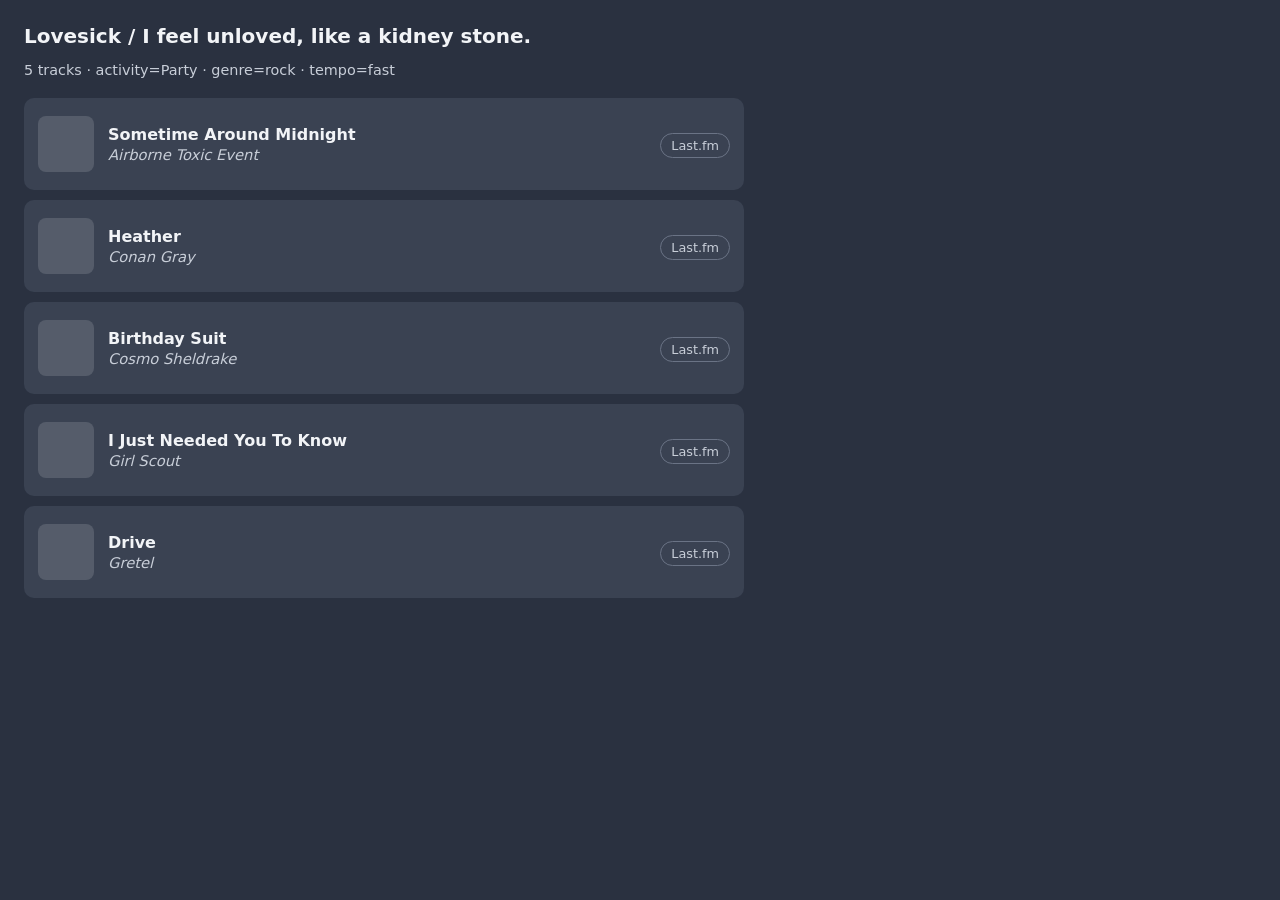
==== data/mood_playlist.html @ 8e5aa261 "Playlist gen" ====
<!DOCTYPE html>
<html lang="en">
<head>
  <meta charset="utf-8" />
  <title>Mood Playlist</title>
  <style>
    :root {
      --bg: #2a3140;
      --card: #3a4252;
      --text: #f2f4f7;
      --muted: #c8ced8;
    }
    body {
      margin: 0;
      font-family: system-ui, sans-serif;
      background: var(--bg);
      color: var(--text);
      padding: 24px;
    }
    h1 { font-size: 1.25rem; font-weight: 600; margin: 0 0 8px; }
    .meta { color: var(--muted); margin-bottom: 20px; font-size: 0.9rem; }
    .list { display: flex; flex-direction: column; gap: 10px; max-width: 720px; }
    .track {
      display: grid;
      grid-template-columns: 56px 1fr auto;
      gap: 14px;
      align-items: center;
      background: var(--card);
      border-radius: 10px;
      padding: 10px 14px;
      min-height: 72px;
    }
    .art {
      width: 56px; height: 56px;
      border-radius: 8px;
      background: #555c6a;
    }
    .info { min-width: 0; }
    .title {
      font-weight: 700;
      font-size: 1rem;
      white-space: nowrap;
      overflow: hidden;
      text-overflow: ellipsis;
    }
    .artist {
      font-style: italic;
      color: var(--muted);
      font-size: 0.92rem;
      margin-top: 2px;
    }
    .actions a {
      color: var(--muted);
      text-decoration: none;
      font-size: 0.8rem;
      border: 1px solid #6a7385;
      border-radius: 999px;
      padding: 4px 10px;
    }
    .actions a:hover { color: #fff; border-color: #fff; }
  </style>
</head>
<body>
  <h1>Lovesick / I feel unloved, like a kidney stone.</h1>
  <p class="meta">5 tracks · activity=Party · genre=rock · tempo=fast</p>
  <div class="list">
    
<article class="track">
  <div class="art" aria-hidden="true"></div>
  <div class="info">
    <div class="title">Sometime Around Midnight</div>
    <div class="artist">Airborne Toxic Event</div>
  </div>
  <div class="actions">
    <a href="https://www.last.fm/music/Airborne+Toxic+Event/_/Sometime+Around+Midnight" target="_blank" rel="noopener">Last.fm</a>
  </div>
</article>

<article class="track">
  <div class="art" aria-hidden="true"></div>
  <div class="info">
    <div class="title">Heather</div>
    <div class="artist">Conan Gray</div>
  </div>
  <div class="actions">
    <a href="https://www.last.fm/music/Conan+Gray/_/Heather" target="_blank" rel="noopener">Last.fm</a>
  </div>
</article>

<article class="track">
  <div class="art" aria-hidden="true"></div>
  <div class="info">
    <div class="title">Birthday Suit</div>
    <div class="artist">Cosmo Sheldrake</div>
  </div>
  <div class="actions">
    <a href="https://www.last.fm/music/Cosmo+Sheldrake/_/Birthday+Suit" target="_blank" rel="noopener">Last.fm</a>
  </div>
</article>

<article class="track">
  <div class="art" aria-hidden="true"></div>
  <div class="info">
    <div class="title">I Just Needed You To Know</div>
    <div class="artist">Girl Scout</div>
  </div>
  <div class="actions">
    <a href="https://www.last.fm/music/Girl+Scout/_/I+Just+Needed+You+To+Know" target="_blank" rel="noopener">Last.fm</a>
  </div>
</article>

<article class="track">
  <div class="art" aria-hidden="true"></div>
  <div class="info">
    <div class="title">Drive</div>
    <div class="artist">Gretel</div>
  </div>
  <div class="actions">
    <a href="https://www.last.fm/music/Gretel/_/Drive" target="_blank" rel="noopener">Last.fm</a>
  </div>
</article>
  </div>
</body>
</html>
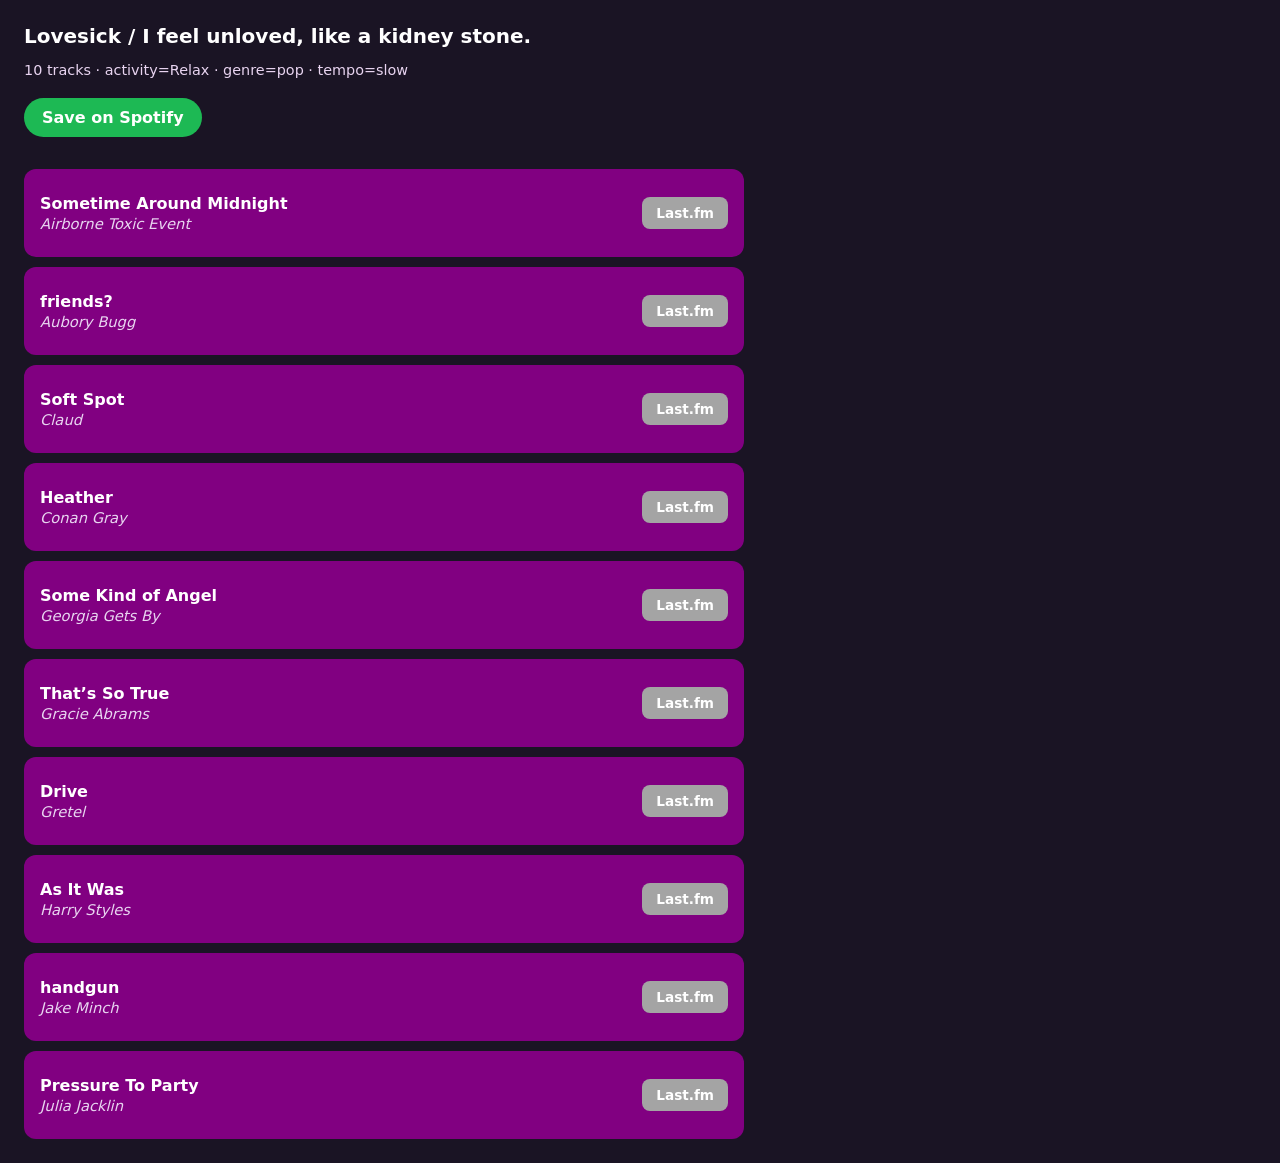
==== commit 8df55423: "Spotify playlists" ====
--- a/data/mood_playlist.html
+++ b/data/mood_playlist.html
@@ -5,10 +5,11 @@
   <title>Mood Playlist</title>
   <style>
     :root {
-      --bg: #2a3140;
-      --card: #3a4252;
-      --text: #f2f4f7;
-      --muted: #c8ced8;
+      --bg: #1a1424;
+      --card: #810081;
+      --text: #ffffff;
+      --muted: #e8d4f0;
+      --btn: #a4a4a4;
     }
     body {
       margin: 0;
@@ -22,23 +23,19 @@
     .list { display: flex; flex-direction: column; gap: 10px; max-width: 720px; }
     .track {
       display: grid;
-      grid-template-columns: 56px 1fr auto;
+      grid-template-columns: 1fr auto;
       gap: 14px;
       align-items: center;
       background: var(--card);
-      border-radius: 10px;
-      padding: 10px 14px;
-      min-height: 72px;
-    }
-    .art {
-      width: 56px; height: 56px;
-      border-radius: 8px;
-      background: #555c6a;
+      border-radius: 12px;
+      padding: 12px 16px;
+      min-height: 64px;
     }
     .info { min-width: 0; }
     .title {
       font-weight: 700;
       font-size: 1rem;
+      color: var(--text);
       white-space: nowrap;
       overflow: hidden;
       text-overflow: ellipsis;
@@ -50,75 +47,139 @@
       margin-top: 2px;
     }
     .actions a {
-      color: var(--muted);
+      display: inline-block;
+      color: #fff;
+      background: var(--btn);
       text-decoration: none;
-      font-size: 0.8rem;
-      border: 1px solid #6a7385;
+      font-size: 0.85rem;
+      font-weight: 600;
+      border: none;
+      border-radius: 8px;
+      padding: 8px 14px;
+      white-space: nowrap;
+    }
+    .actions a:hover {
+      background: #c0c0c0;
+      color: #111;
+    }
+    .spotify-save {
+      display: inline-block;
+      background: #1db954;
+      color: #fff;
+      font-weight: 700;
+      text-decoration: none;
       border-radius: 999px;
-      padding: 4px 10px;
+      padding: 10px 18px;
+      margin-bottom: 16px;
     }
-    .actions a:hover { color: #fff; border-color: #fff; }
+    .spotify-save:hover { background: #1ed760; }
   </style>
 </head>
 <body>
   <h1>Lovesick / I feel unloved, like a kidney stone.</h1>
-  <p class="meta">5 tracks · activity=Party · genre=rock · tempo=fast</p>
+  <p class="meta">10 tracks · activity=Relax · genre=pop · tempo=slow</p>
+  <p><a class="spotify-save" href="/save">Save on Spotify</a></p>
   <div class="list">
     
-<article class="track">
-  <div class="art" aria-hidden="true"></div>
-  <div class="info">
-    <div class="title">Sometime Around Midnight</div>
-    <div class="artist">Airborne Toxic Event</div>
-  </div>
-  <div class="actions">
-    <a href="https://www.last.fm/music/Airborne+Toxic+Event/_/Sometime+Around+Midnight" target="_blank" rel="noopener">Last.fm</a>
-  </div>
-</article>
+                <article class="track">
+                <div class="info">
+                    <div class="title">Sometime Around Midnight</div>
+                    <div class="artist">Airborne Toxic Event</div>
+                </div>
+                <div class="actions">
+                    <a href="https://www.last.fm/music/Airborne+Toxic+Event/_/Sometime+Around+Midnight" target="_blank" rel="noopener">Last.fm</a>
+                </div>
+                </article>
 
-<article class="track">
-  <div class="art" aria-hidden="true"></div>
-  <div class="info">
-    <div class="title">Heather</div>
-    <div class="artist">Conan Gray</div>
-  </div>
-  <div class="actions">
-    <a href="https://www.last.fm/music/Conan+Gray/_/Heather" target="_blank" rel="noopener">Last.fm</a>
-  </div>
-</article>
+                <article class="track">
+                <div class="info">
+                    <div class="title">friends?</div>
+                    <div class="artist">Aubory Bugg</div>
+                </div>
+                <div class="actions">
+                    <a href="https://www.last.fm/music/Aubory+Bugg/_/friends%3F" target="_blank" rel="noopener">Last.fm</a>
+                </div>
+                </article>
 
-<article class="track">
-  <div class="art" aria-hidden="true"></div>
-  <div class="info">
-    <div class="title">Birthday Suit</div>
-    <div class="artist">Cosmo Sheldrake</div>
-  </div>
-  <div class="actions">
-    <a href="https://www.last.fm/music/Cosmo+Sheldrake/_/Birthday+Suit" target="_blank" rel="noopener">Last.fm</a>
-  </div>
-</article>
+                <article class="track">
+                <div class="info">
+                    <div class="title">Soft Spot</div>
+                    <div class="artist">Claud</div>
+                </div>
+                <div class="actions">
+                    <a href="https://www.last.fm/music/Claud/_/Soft+Spot" target="_blank" rel="noopener">Last.fm</a>
+                </div>
+                </article>
 
-<article class="track">
-  <div class="art" aria-hidden="true"></div>
-  <div class="info">
-    <div class="title">I Just Needed You To Know</div>
-    <div class="artist">Girl Scout</div>
-  </div>
-  <div class="actions">
-    <a href="https://www.last.fm/music/Girl+Scout/_/I+Just+Needed+You+To+Know" target="_blank" rel="noopener">Last.fm</a>
-  </div>
-</article>
+                <article class="track">
+                <div class="info">
+                    <div class="title">Heather</div>
+                    <div class="artist">Conan Gray</div>
+                </div>
+                <div class="actions">
+                    <a href="https://www.last.fm/music/Conan+Gray/_/Heather" target="_blank" rel="noopener">Last.fm</a>
+                </div>
+                </article>
 
-<article class="track">
-  <div class="art" aria-hidden="true"></div>
-  <div class="info">
-    <div class="title">Drive</div>
-    <div class="artist">Gretel</div>
-  </div>
-  <div class="actions">
-    <a href="https://www.last.fm/music/Gretel/_/Drive" target="_blank" rel="noopener">Last.fm</a>
-  </div>
-</article>
+                <article class="track">
+                <div class="info">
+                    <div class="title">Some Kind of Angel</div>
+                    <div class="artist">Georgia Gets By</div>
+                </div>
+                <div class="actions">
+                    <a href="https://www.last.fm/music/Georgia+Gets+By/_/Some+Kind+of+Angel" target="_blank" rel="noopener">Last.fm</a>
+                </div>
+                </article>
+
+                <article class="track">
+                <div class="info">
+                    <div class="title">That’s So True</div>
+                    <div class="artist">Gracie Abrams</div>
+                </div>
+                <div class="actions">
+                    <a href="https://www.last.fm/music/Gracie+Abrams/_/That%E2%80%99s+So+True" target="_blank" rel="noopener">Last.fm</a>
+                </div>
+                </article>
+
+                <article class="track">
+                <div class="info">
+                    <div class="title">Drive</div>
+                    <div class="artist">Gretel</div>
+                </div>
+                <div class="actions">
+                    <a href="https://www.last.fm/music/Gretel/_/Drive" target="_blank" rel="noopener">Last.fm</a>
+                </div>
+                </article>
+
+                <article class="track">
+                <div class="info">
+                    <div class="title">As It Was</div>
+                    <div class="artist">Harry Styles</div>
+                </div>
+                <div class="actions">
+                    <a href="https://www.last.fm/music/Harry+Styles/_/As+It+Was" target="_blank" rel="noopener">Last.fm</a>
+                </div>
+                </article>
+
+                <article class="track">
+                <div class="info">
+                    <div class="title">handgun</div>
+                    <div class="artist">Jake Minch</div>
+                </div>
+                <div class="actions">
+                    <a href="https://www.last.fm/music/Jake+Minch/_/handgun" target="_blank" rel="noopener">Last.fm</a>
+                </div>
+                </article>
+
+                <article class="track">
+                <div class="info">
+                    <div class="title">Pressure To Party</div>
+                    <div class="artist">Julia Jacklin</div>
+                </div>
+                <div class="actions">
+                    <a href="https://www.last.fm/music/Julia+Jacklin/_/Pressure+To+Party" target="_blank" rel="noopener">Last.fm</a>
+                </div>
+                </article>
   </div>
 </body>
-</html>+</html>
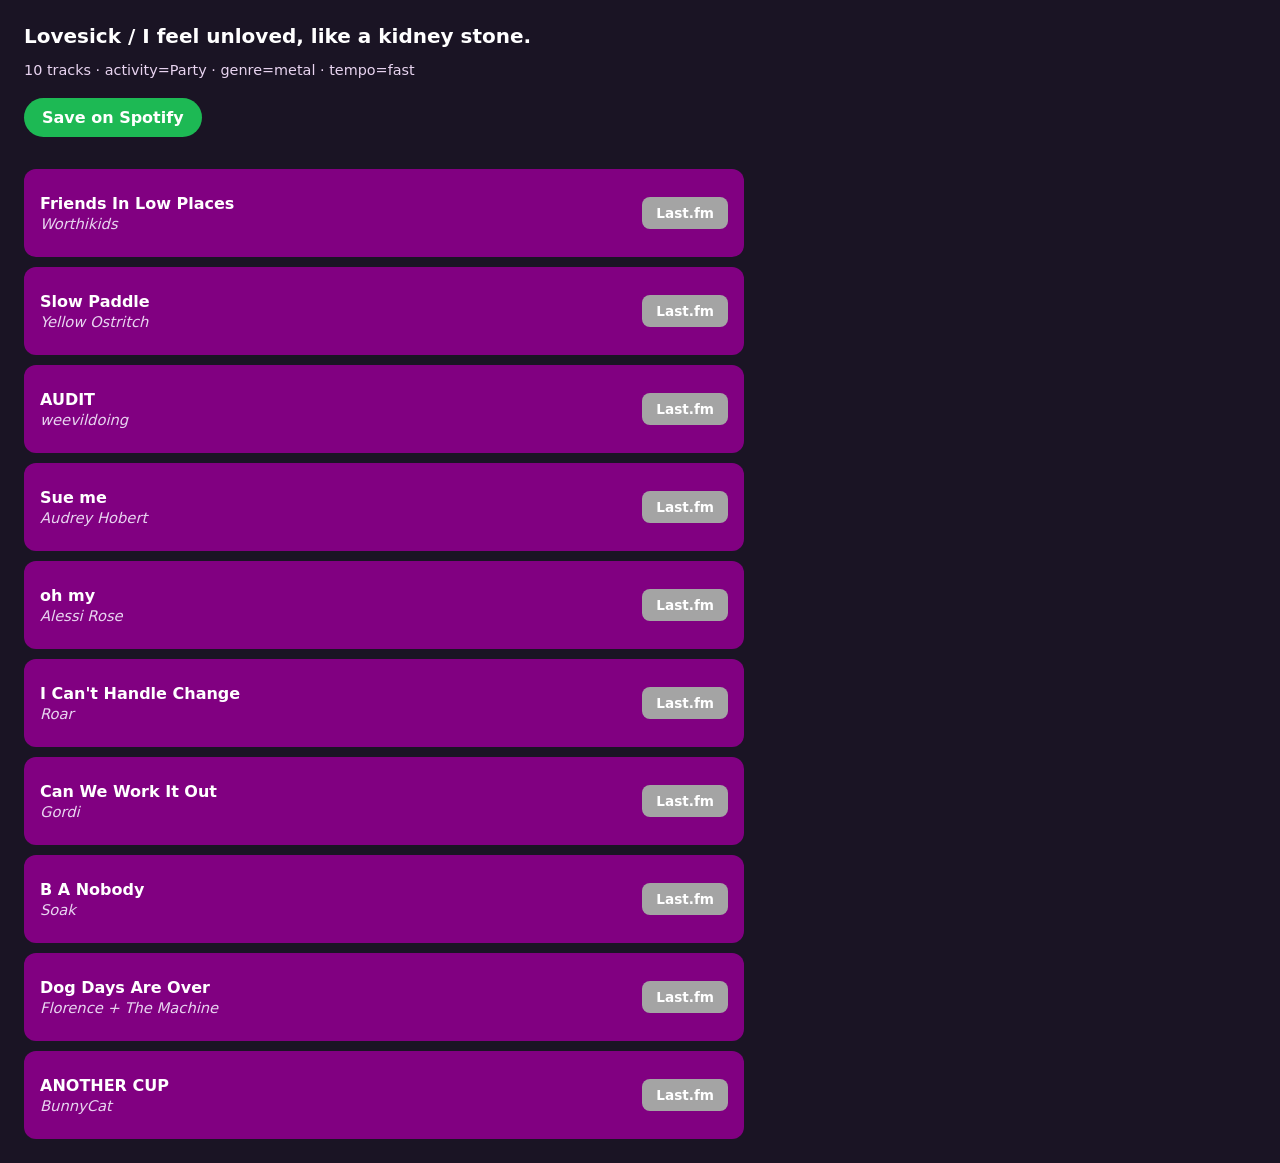
==== commit d9a487b1: "New changes" ====
--- a/data/mood_playlist.html
+++ b/data/mood_playlist.html
@@ -77,107 +77,107 @@
 </head>
 <body>
   <h1>Lovesick / I feel unloved, like a kidney stone.</h1>
-  <p class="meta">10 tracks · activity=Relax · genre=pop · tempo=slow</p>
+  <p class="meta">10 tracks · activity=Party · genre=metal · tempo=fast</p>
   <p><a class="spotify-save" href="/save">Save on Spotify</a></p>
   <div class="list">
     
                 <article class="track">
                 <div class="info">
-                    <div class="title">Sometime Around Midnight</div>
-                    <div class="artist">Airborne Toxic Event</div>
+                    <div class="title">Friends In Low Places</div>
+                    <div class="artist">Worthikids</div>
                 </div>
                 <div class="actions">
-                    <a href="https://www.last.fm/music/Airborne+Toxic+Event/_/Sometime+Around+Midnight" target="_blank" rel="noopener">Last.fm</a>
+                    <a href="https://www.last.fm/music/Worthikids/_/Friends+In+Low+Places" target="_blank" rel="noopener">Last.fm</a>
                 </div>
                 </article>
 
                 <article class="track">
                 <div class="info">
-                    <div class="title">friends?</div>
-                    <div class="artist">Aubory Bugg</div>
+                    <div class="title">Slow Paddle</div>
+                    <div class="artist">Yellow Ostritch</div>
                 </div>
                 <div class="actions">
-                    <a href="https://www.last.fm/music/Aubory+Bugg/_/friends%3F" target="_blank" rel="noopener">Last.fm</a>
+                    <a href="https://www.last.fm/music/Yellow+Ostritch/_/Slow+Paddle" target="_blank" rel="noopener">Last.fm</a>
                 </div>
                 </article>
 
                 <article class="track">
                 <div class="info">
-                    <div class="title">Soft Spot</div>
-                    <div class="artist">Claud</div>
+                    <div class="title">AUDIT</div>
+                    <div class="artist">weevildoing</div>
                 </div>
                 <div class="actions">
-                    <a href="https://www.last.fm/music/Claud/_/Soft+Spot" target="_blank" rel="noopener">Last.fm</a>
+                    <a href="https://www.last.fm/music/weevildoing/_/AUDIT" target="_blank" rel="noopener">Last.fm</a>
                 </div>
                 </article>
 
                 <article class="track">
                 <div class="info">
-                    <div class="title">Heather</div>
-                    <div class="artist">Conan Gray</div>
+                    <div class="title">Sue me</div>
+                    <div class="artist">Audrey Hobert</div>
                 </div>
                 <div class="actions">
-                    <a href="https://www.last.fm/music/Conan+Gray/_/Heather" target="_blank" rel="noopener">Last.fm</a>
+                    <a href="https://www.last.fm/music/Audrey+Hobert/_/Sue+me" target="_blank" rel="noopener">Last.fm</a>
                 </div>
                 </article>
 
                 <article class="track">
                 <div class="info">
-                    <div class="title">Some Kind of Angel</div>
-                    <div class="artist">Georgia Gets By</div>
+                    <div class="title">oh my</div>
+                    <div class="artist">Alessi Rose</div>
                 </div>
                 <div class="actions">
-                    <a href="https://www.last.fm/music/Georgia+Gets+By/_/Some+Kind+of+Angel" target="_blank" rel="noopener">Last.fm</a>
+                    <a href="https://www.last.fm/music/Alessi+Rose/_/oh+my" target="_blank" rel="noopener">Last.fm</a>
                 </div>
                 </article>
 
                 <article class="track">
                 <div class="info">
-                    <div class="title">That’s So True</div>
-                    <div class="artist">Gracie Abrams</div>
+                    <div class="title">I Can&#x27;t Handle Change</div>
+                    <div class="artist">Roar</div>
                 </div>
                 <div class="actions">
-                    <a href="https://www.last.fm/music/Gracie+Abrams/_/That%E2%80%99s+So+True" target="_blank" rel="noopener">Last.fm</a>
+                    <a href="https://www.last.fm/music/Roar/_/I+Can%27t+Handle+Change" target="_blank" rel="noopener">Last.fm</a>
                 </div>
                 </article>
 
                 <article class="track">
                 <div class="info">
-                    <div class="title">Drive</div>
-                    <div class="artist">Gretel</div>
+                    <div class="title">Can We Work It Out</div>
+                    <div class="artist">Gordi</div>
                 </div>
                 <div class="actions">
-                    <a href="https://www.last.fm/music/Gretel/_/Drive" target="_blank" rel="noopener">Last.fm</a>
+                    <a href="https://www.last.fm/music/Gordi/_/Can+We+Work+It+Out" target="_blank" rel="noopener">Last.fm</a>
                 </div>
                 </article>
 
                 <article class="track">
                 <div class="info">
-                    <div class="title">As It Was</div>
-                    <div class="artist">Harry Styles</div>
+                    <div class="title">B A Nobody</div>
+                    <div class="artist">Soak</div>
                 </div>
                 <div class="actions">
-                    <a href="https://www.last.fm/music/Harry+Styles/_/As+It+Was" target="_blank" rel="noopener">Last.fm</a>
+                    <a href="https://www.last.fm/music/Soak/_/B+A+Nobody" target="_blank" rel="noopener">Last.fm</a>
                 </div>
                 </article>
 
                 <article class="track">
                 <div class="info">
-                    <div class="title">handgun</div>
-                    <div class="artist">Jake Minch</div>
+                    <div class="title">Dog Days Are Over</div>
+                    <div class="artist">Florence + The Machine</div>
                 </div>
                 <div class="actions">
-                    <a href="https://www.last.fm/music/Jake+Minch/_/handgun" target="_blank" rel="noopener">Last.fm</a>
+                    <a href="https://www.last.fm/music/Florence+%2B+The+Machine/_/Dog+Days+Are+Over" target="_blank" rel="noopener">Last.fm</a>
                 </div>
                 </article>
 
                 <article class="track">
                 <div class="info">
-                    <div class="title">Pressure To Party</div>
-                    <div class="artist">Julia Jacklin</div>
+                    <div class="title">ANOTHER CUP</div>
+                    <div class="artist">BunnyCat</div>
                 </div>
                 <div class="actions">
-                    <a href="https://www.last.fm/music/Julia+Jacklin/_/Pressure+To+Party" target="_blank" rel="noopener">Last.fm</a>
+                    <a href="https://www.last.fm/music/BunnyCat/_/ANOTHER+CUP" target="_blank" rel="noopener">Last.fm</a>
                 </div>
                 </article>
   </div>
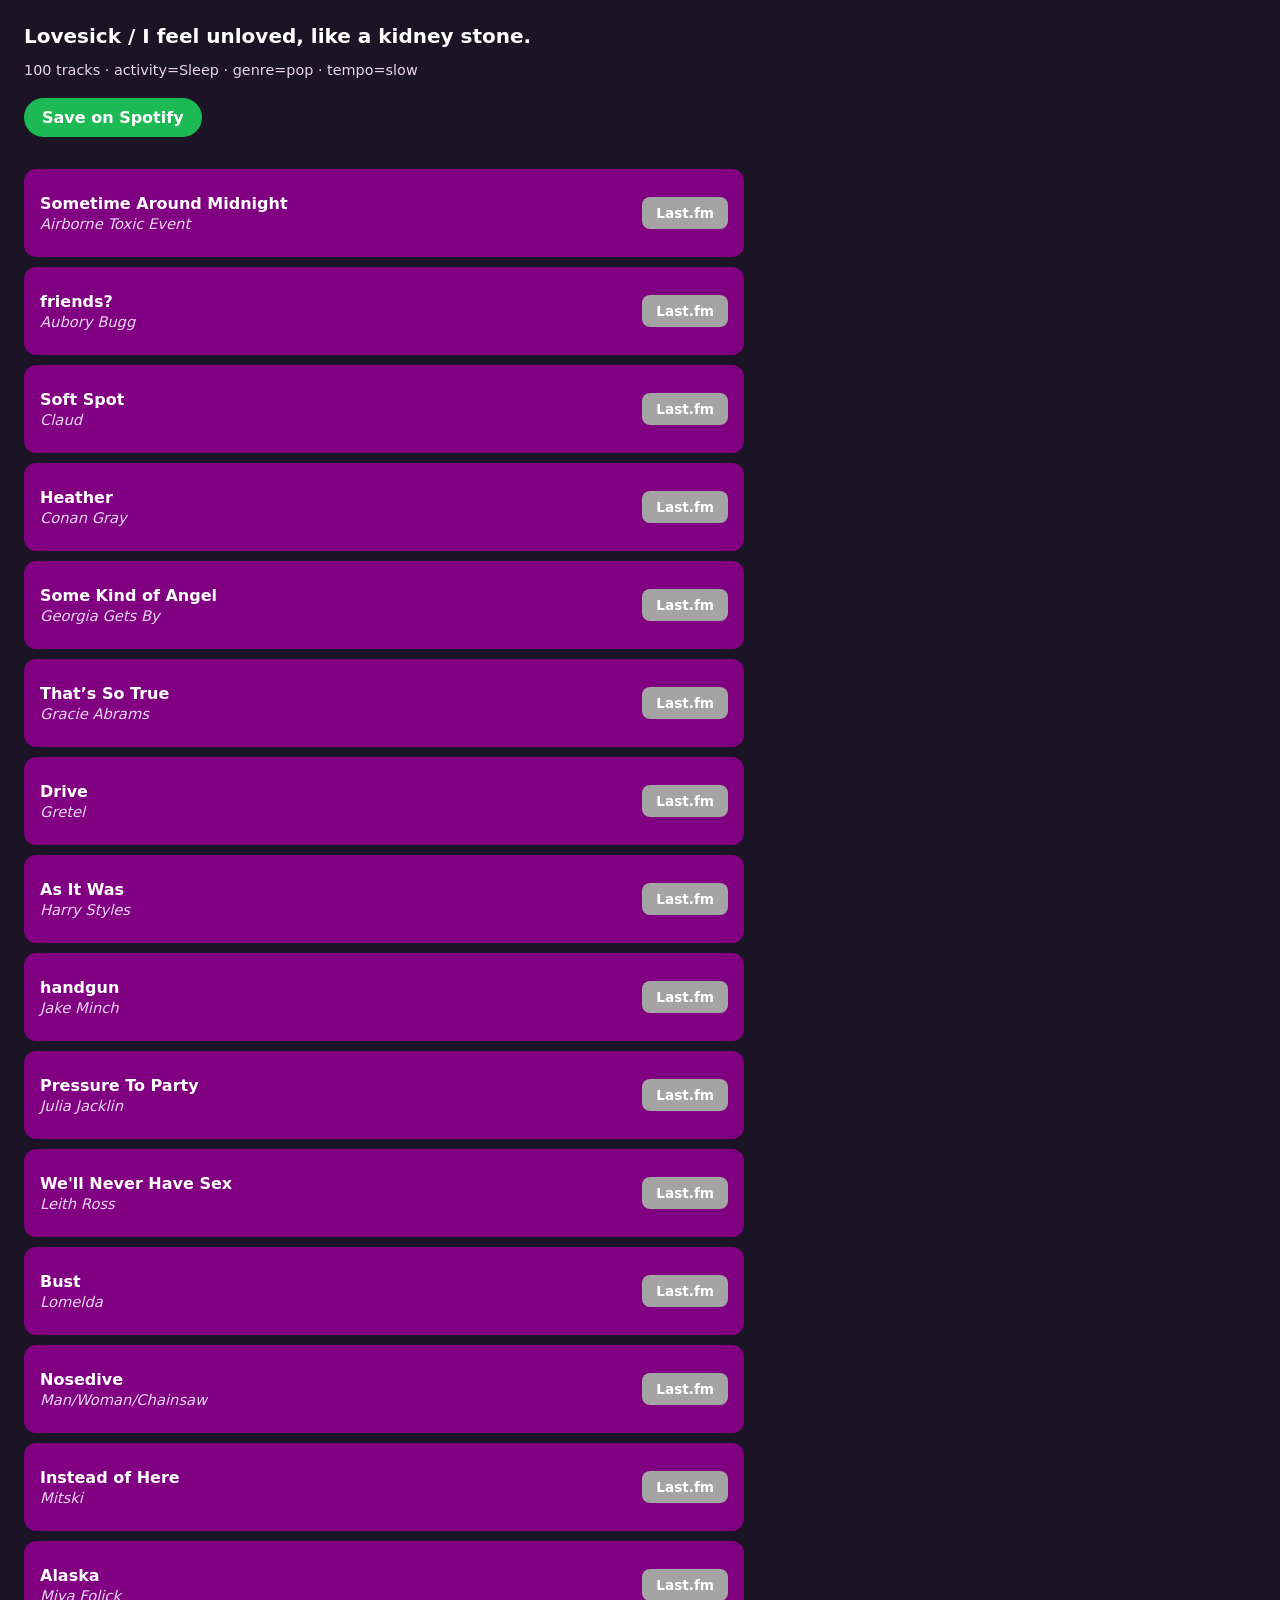
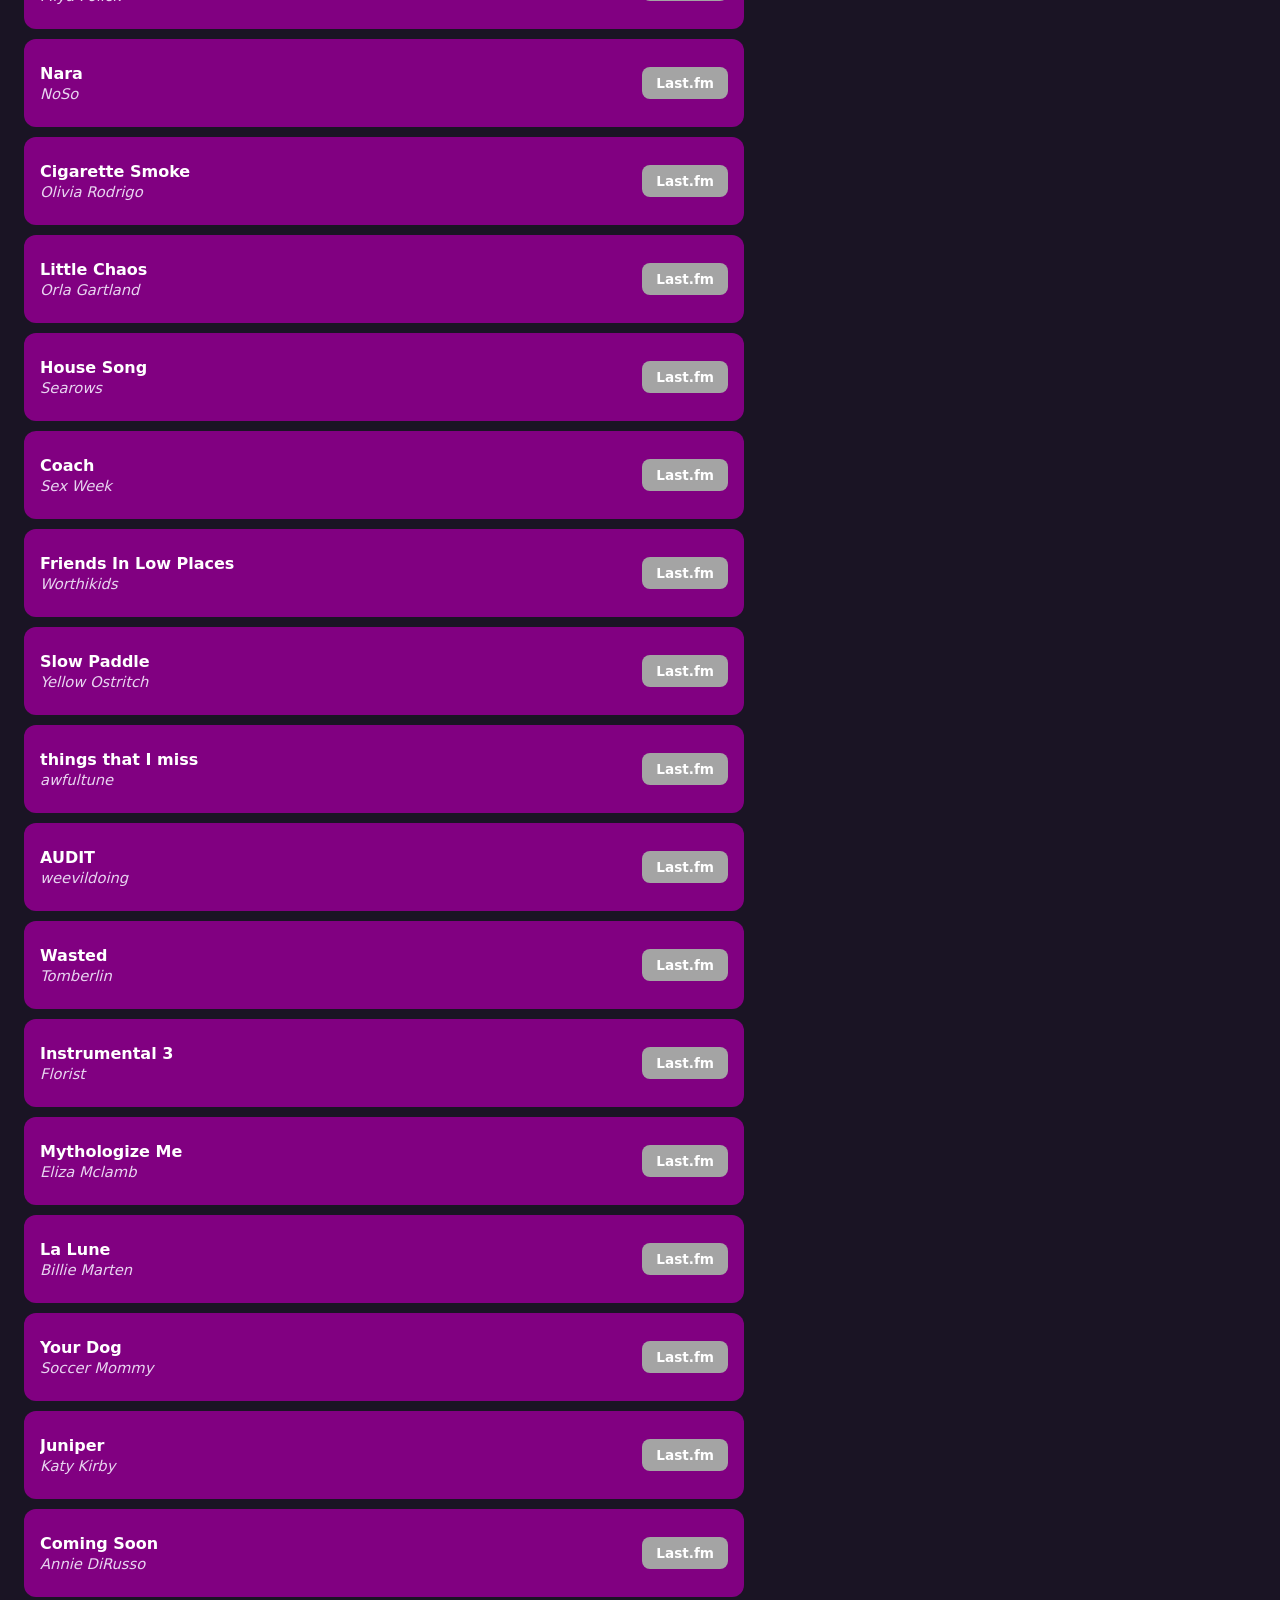
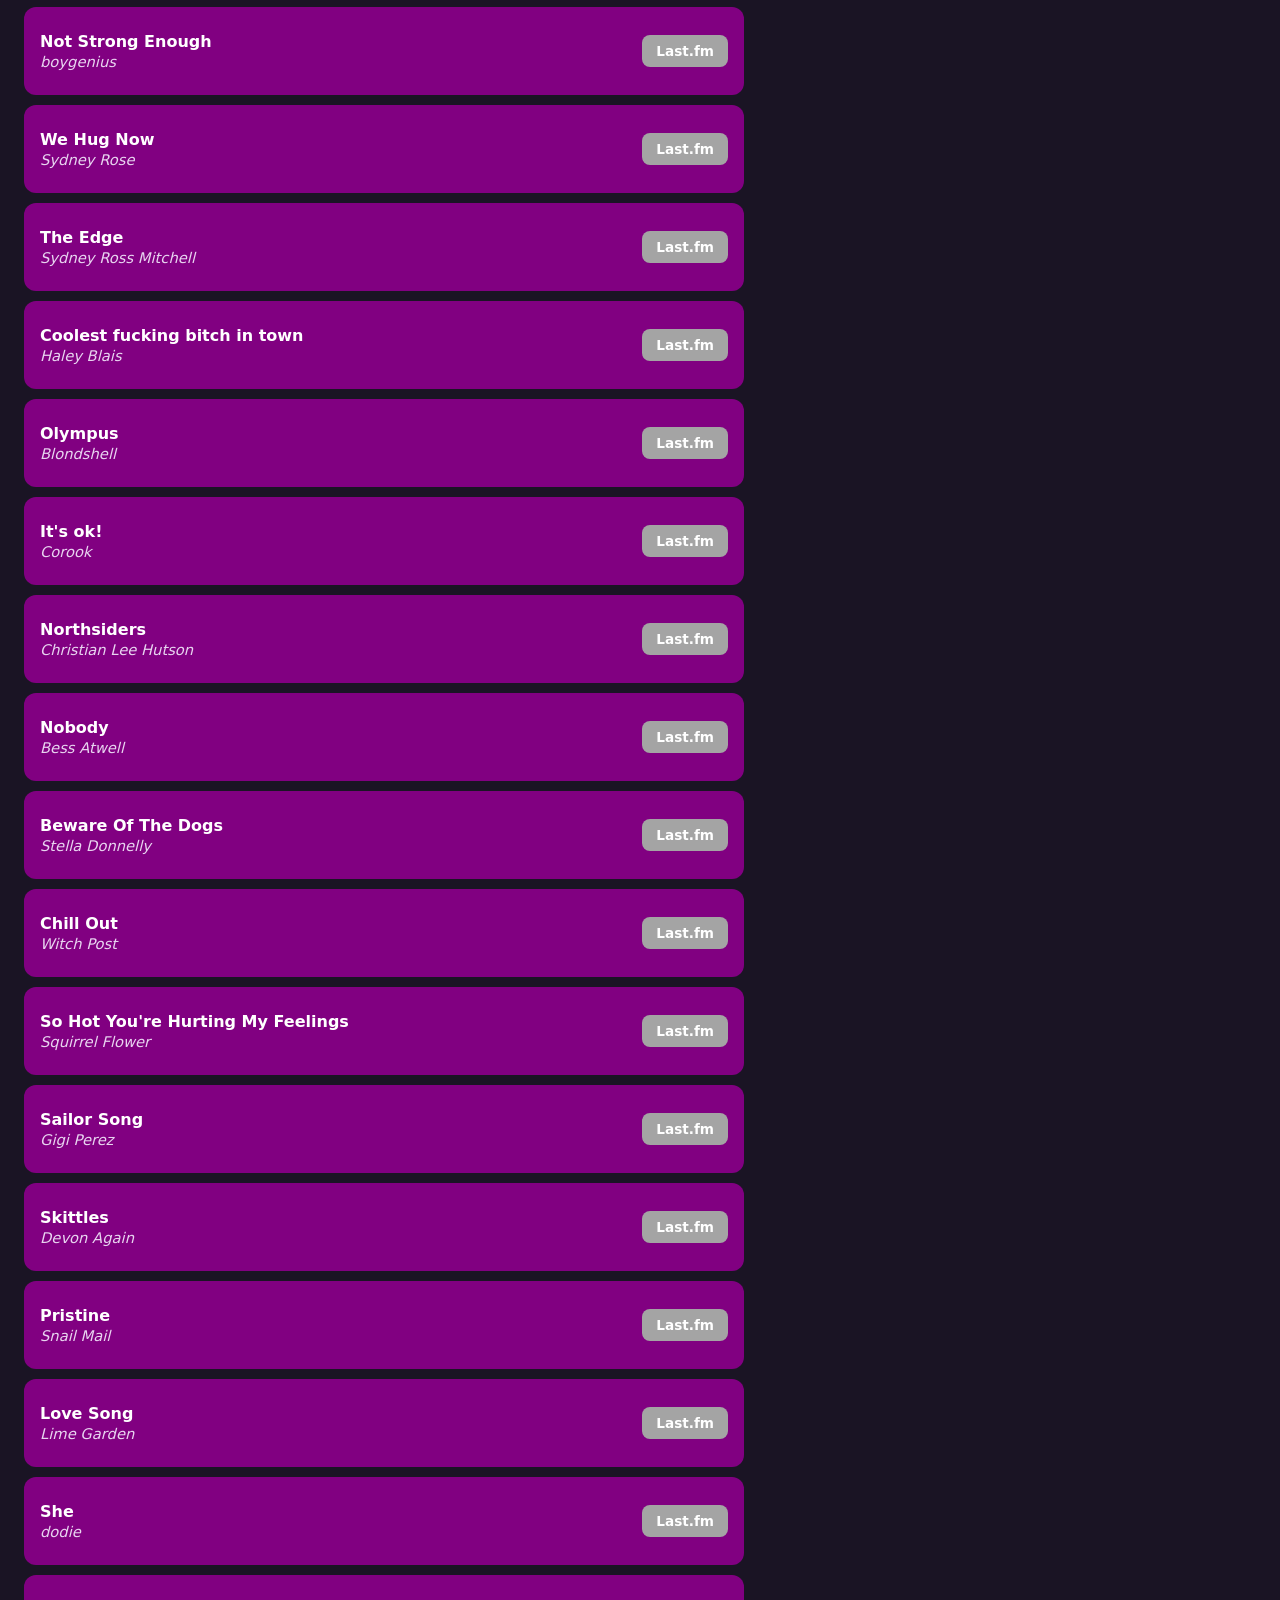
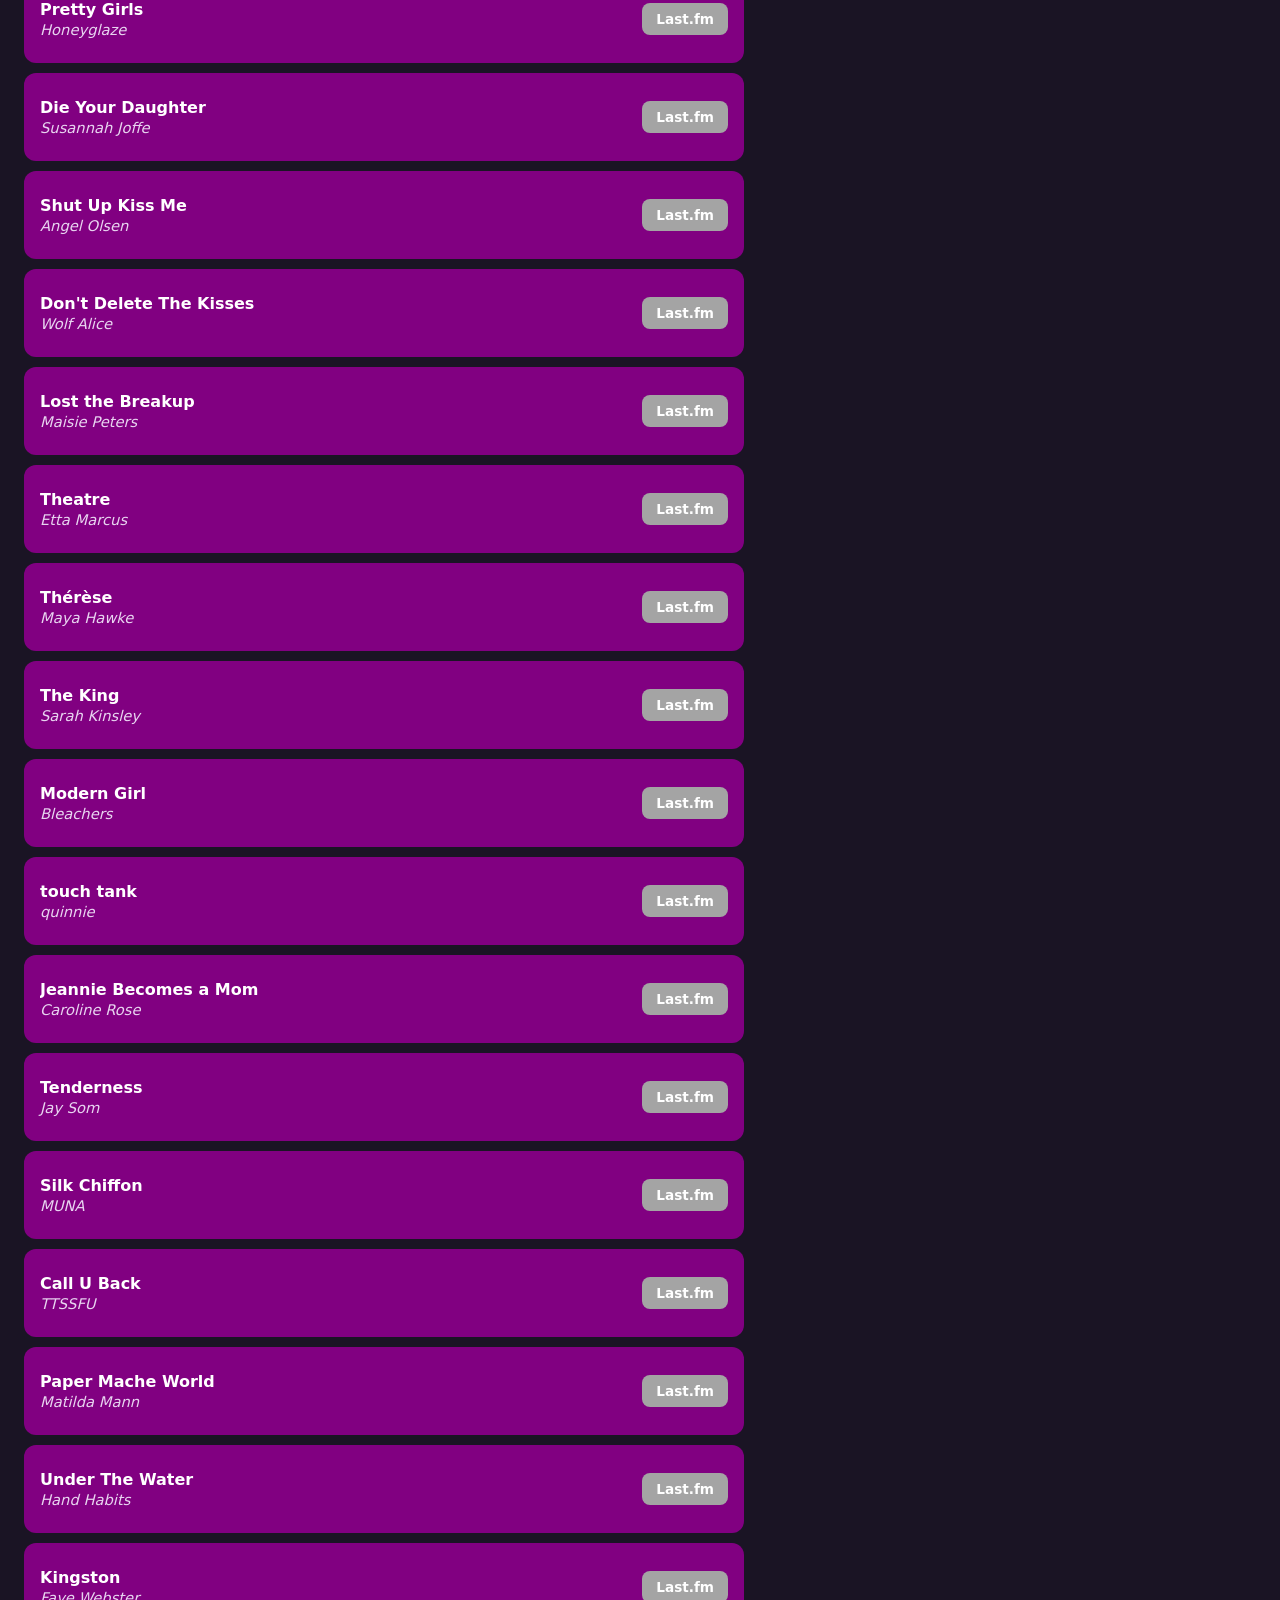
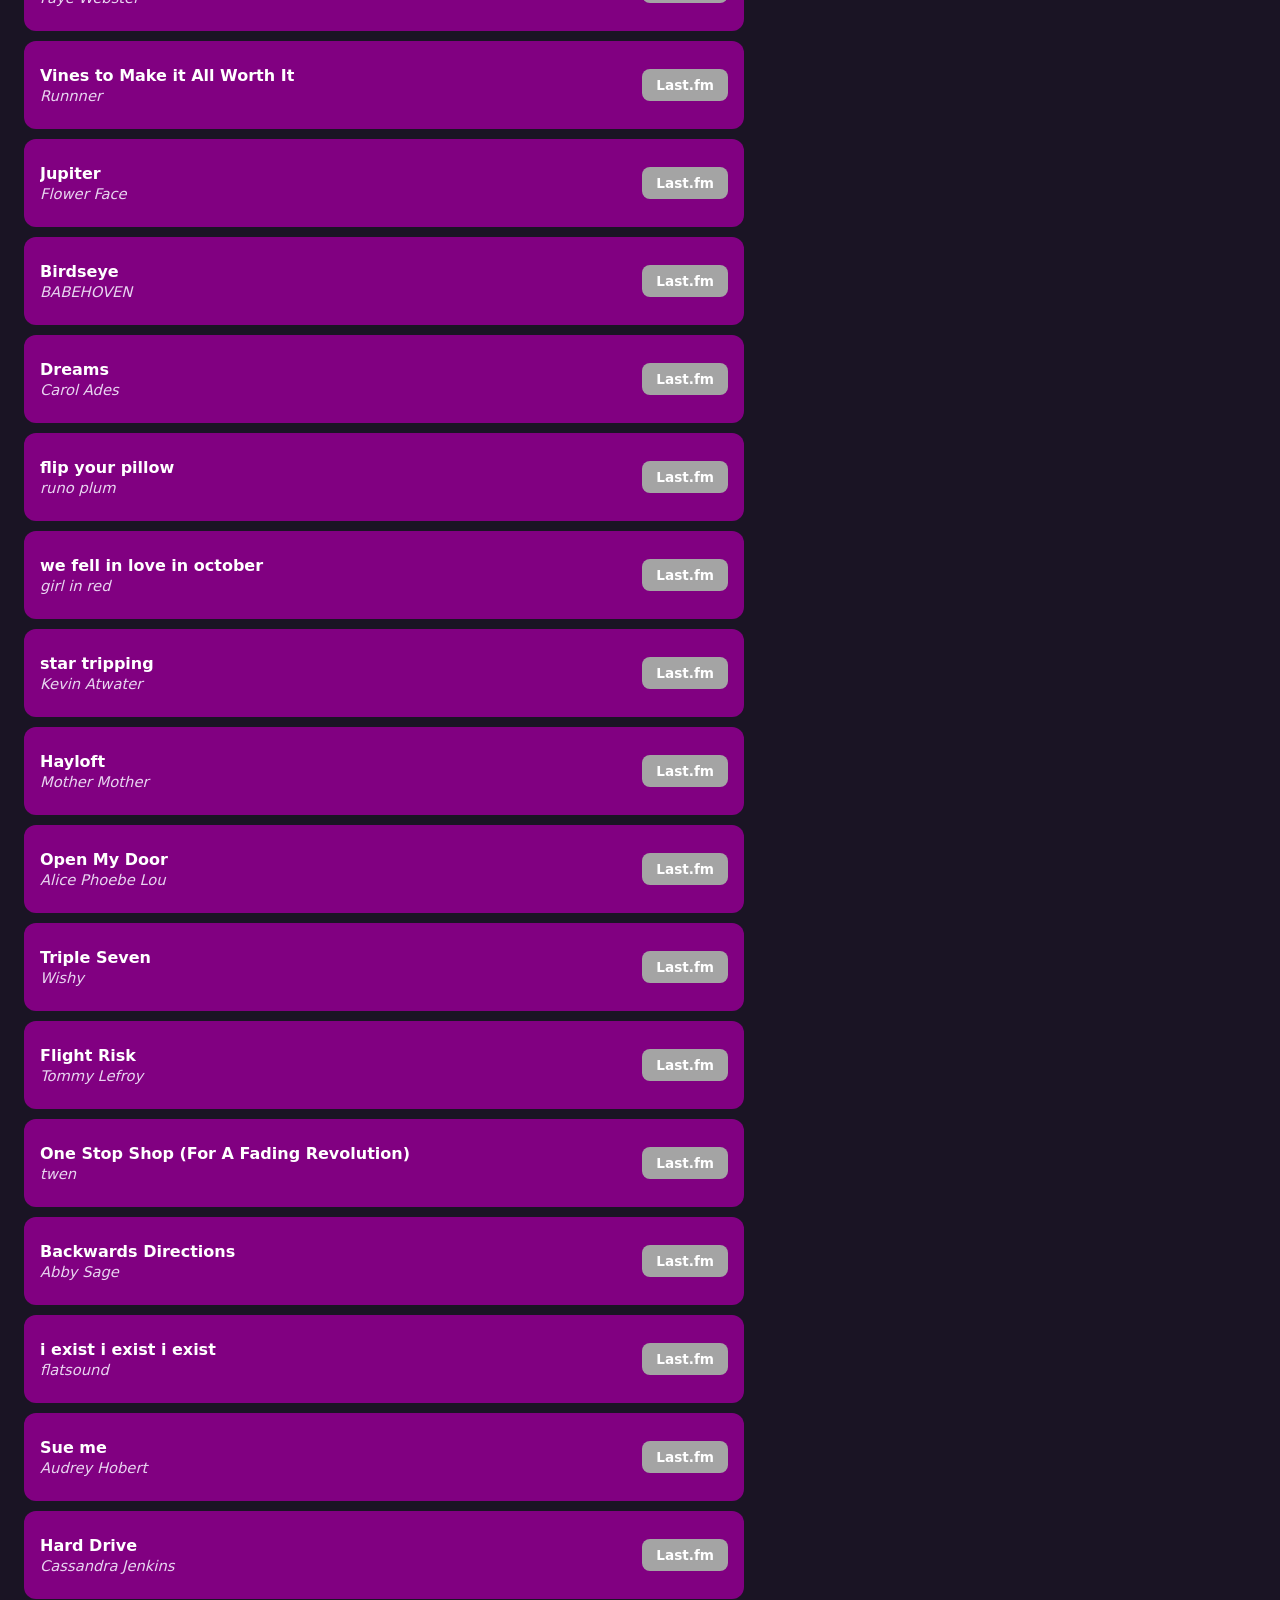
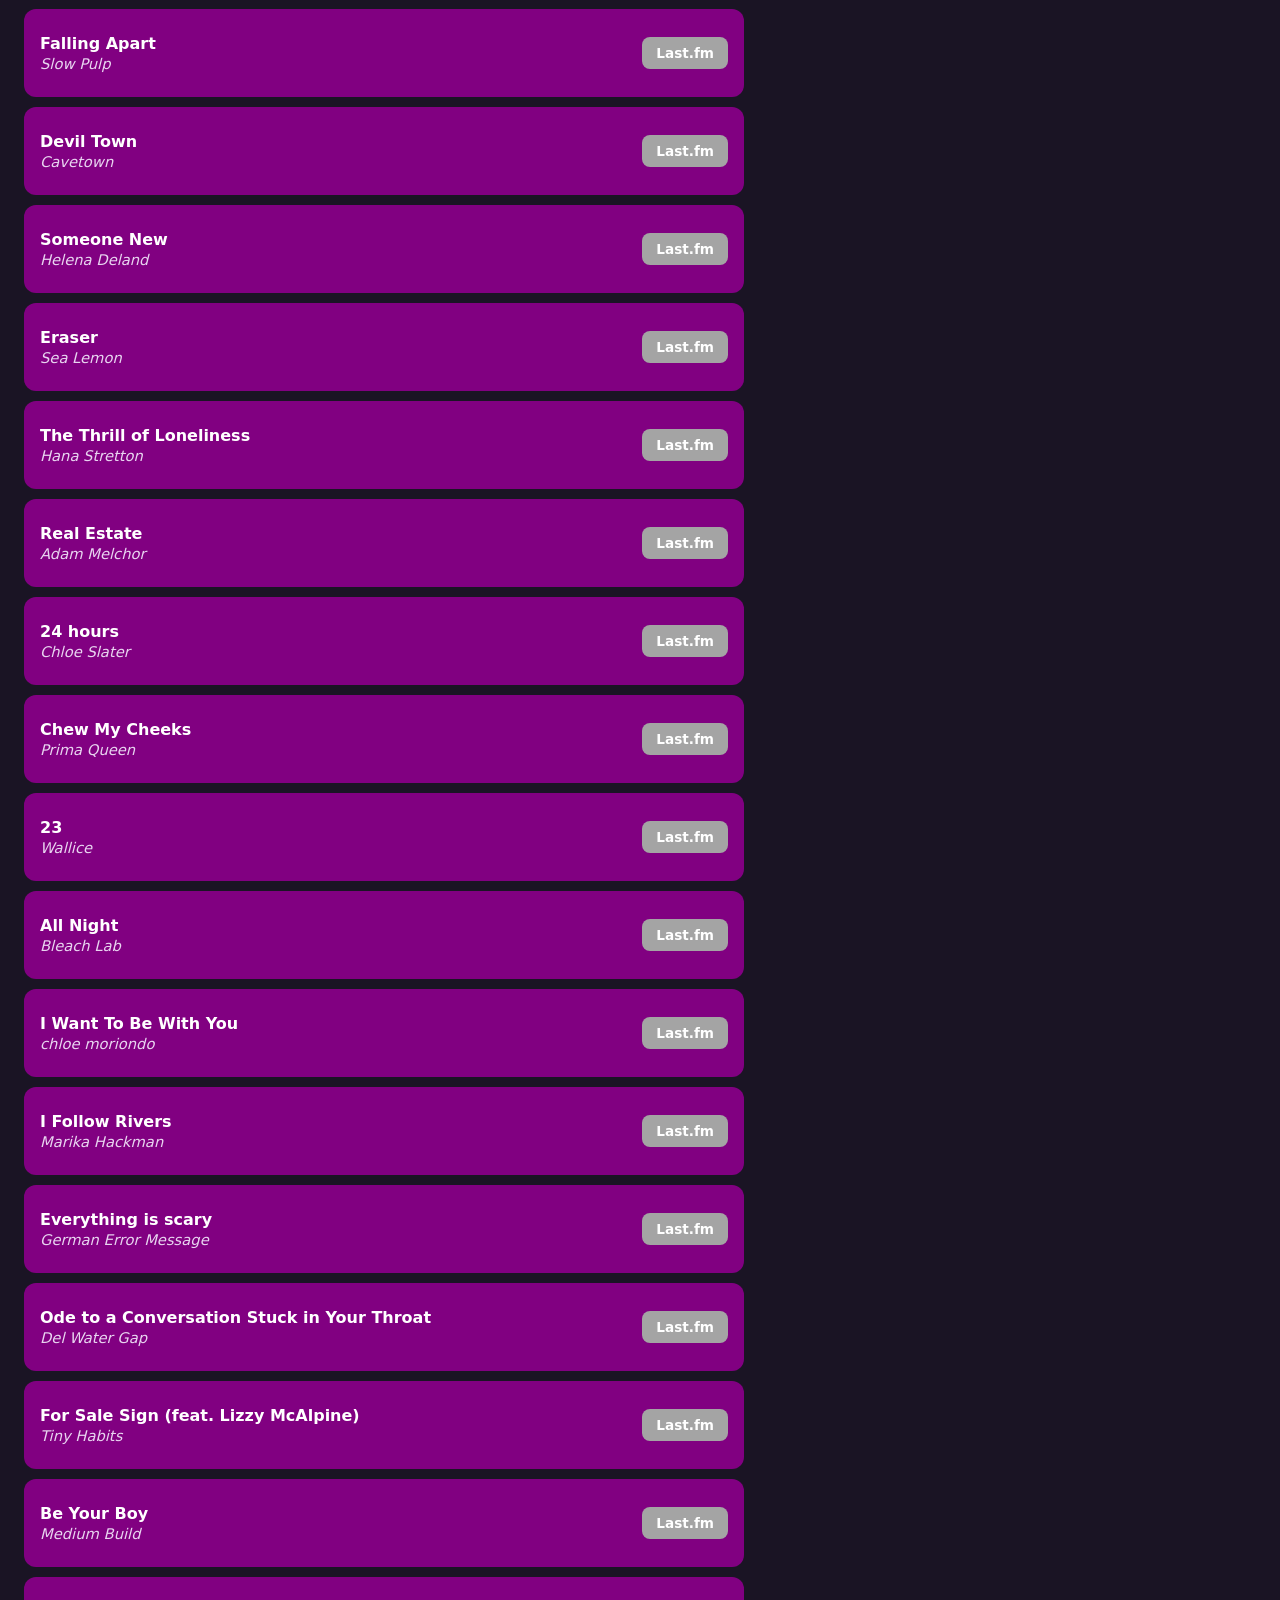
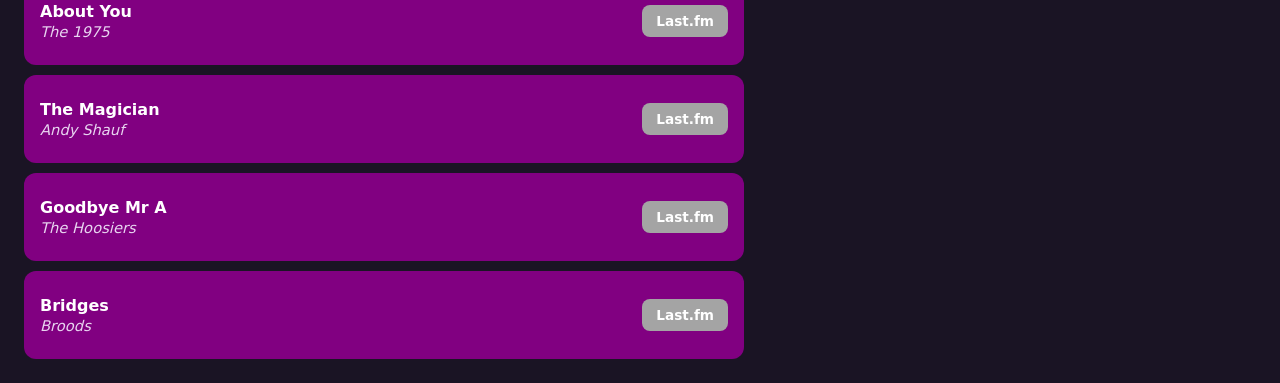
==== commit 82e1cd57: "Working on separate mood seeds for spotify" ====
--- a/data/mood_playlist.html
+++ b/data/mood_playlist.html
@@ -77,12 +77,212 @@
 </head>
 <body>
   <h1>Lovesick / I feel unloved, like a kidney stone.</h1>
-  <p class="meta">10 tracks · activity=Party · genre=metal · tempo=fast</p>
+  <p class="meta">100 tracks · activity=Sleep · genre=pop · tempo=slow</p>
   <p><a class="spotify-save" href="/save">Save on Spotify</a></p>
   <div class="list">
     
                 <article class="track">
                 <div class="info">
+                    <div class="title">Sometime Around Midnight</div>
+                    <div class="artist">Airborne Toxic Event</div>
+                </div>
+                <div class="actions">
+                    <a href="https://www.last.fm/music/Airborne+Toxic+Event/_/Sometime+Around+Midnight" target="_blank" rel="noopener">Last.fm</a>
+                </div>
+                </article>
+
+                <article class="track">
+                <div class="info">
+                    <div class="title">friends?</div>
+                    <div class="artist">Aubory Bugg</div>
+                </div>
+                <div class="actions">
+                    <a href="https://www.last.fm/music/Aubory+Bugg/_/friends%3F" target="_blank" rel="noopener">Last.fm</a>
+                </div>
+                </article>
+
+                <article class="track">
+                <div class="info">
+                    <div class="title">Soft Spot</div>
+                    <div class="artist">Claud</div>
+                </div>
+                <div class="actions">
+                    <a href="https://www.last.fm/music/Claud/_/Soft+Spot" target="_blank" rel="noopener">Last.fm</a>
+                </div>
+                </article>
+
+                <article class="track">
+                <div class="info">
+                    <div class="title">Heather</div>
+                    <div class="artist">Conan Gray</div>
+                </div>
+                <div class="actions">
+                    <a href="https://www.last.fm/music/Conan+Gray/_/Heather" target="_blank" rel="noopener">Last.fm</a>
+                </div>
+                </article>
+
+                <article class="track">
+                <div class="info">
+                    <div class="title">Some Kind of Angel</div>
+                    <div class="artist">Georgia Gets By</div>
+                </div>
+                <div class="actions">
+                    <a href="https://www.last.fm/music/Georgia+Gets+By/_/Some+Kind+of+Angel" target="_blank" rel="noopener">Last.fm</a>
+                </div>
+                </article>
+
+                <article class="track">
+                <div class="info">
+                    <div class="title">That’s So True</div>
+                    <div class="artist">Gracie Abrams</div>
+                </div>
+                <div class="actions">
+                    <a href="https://www.last.fm/music/Gracie+Abrams/_/That%E2%80%99s+So+True" target="_blank" rel="noopener">Last.fm</a>
+                </div>
+                </article>
+
+                <article class="track">
+                <div class="info">
+                    <div class="title">Drive</div>
+                    <div class="artist">Gretel</div>
+                </div>
+                <div class="actions">
+                    <a href="https://www.last.fm/music/Gretel/_/Drive" target="_blank" rel="noopener">Last.fm</a>
+                </div>
+                </article>
+
+                <article class="track">
+                <div class="info">
+                    <div class="title">As It Was</div>
+                    <div class="artist">Harry Styles</div>
+                </div>
+                <div class="actions">
+                    <a href="https://www.last.fm/music/Harry+Styles/_/As+It+Was" target="_blank" rel="noopener">Last.fm</a>
+                </div>
+                </article>
+
+                <article class="track">
+                <div class="info">
+                    <div class="title">handgun</div>
+                    <div class="artist">Jake Minch</div>
+                </div>
+                <div class="actions">
+                    <a href="https://www.last.fm/music/Jake+Minch/_/handgun" target="_blank" rel="noopener">Last.fm</a>
+                </div>
+                </article>
+
+                <article class="track">
+                <div class="info">
+                    <div class="title">Pressure To Party</div>
+                    <div class="artist">Julia Jacklin</div>
+                </div>
+                <div class="actions">
+                    <a href="https://www.last.fm/music/Julia+Jacklin/_/Pressure+To+Party" target="_blank" rel="noopener">Last.fm</a>
+                </div>
+                </article>
+
+                <article class="track">
+                <div class="info">
+                    <div class="title">We&#x27;ll Never Have Sex</div>
+                    <div class="artist">Leith Ross</div>
+                </div>
+                <div class="actions">
+                    <a href="https://www.last.fm/music/Leith+Ross/_/We%27ll+Never+Have+Sex" target="_blank" rel="noopener">Last.fm</a>
+                </div>
+                </article>
+
+                <article class="track">
+                <div class="info">
+                    <div class="title">Bust</div>
+                    <div class="artist">Lomelda</div>
+                </div>
+                <div class="actions">
+                    <a href="https://www.last.fm/music/Lomelda/_/Bust" target="_blank" rel="noopener">Last.fm</a>
+                </div>
+                </article>
+
+                <article class="track">
+                <div class="info">
+                    <div class="title">Nosedive</div>
+                    <div class="artist">Man/Woman/Chainsaw</div>
+                </div>
+                <div class="actions">
+                    <a href="https://www.last.fm/music/Man%2FWoman%2FChainsaw/_/Nosedive" target="_blank" rel="noopener">Last.fm</a>
+                </div>
+                </article>
+
+                <article class="track">
+                <div class="info">
+                    <div class="title">Instead of Here</div>
+                    <div class="artist">Mitski</div>
+                </div>
+                <div class="actions">
+                    <a href="https://www.last.fm/music/Mitski/_/Instead+of+Here" target="_blank" rel="noopener">Last.fm</a>
+                </div>
+                </article>
+
+                <article class="track">
+                <div class="info">
+                    <div class="title">Alaska</div>
+                    <div class="artist">Miya Folick</div>
+                </div>
+                <div class="actions">
+                    <a href="https://www.last.fm/music/Miya+Folick/_/Alaska" target="_blank" rel="noopener">Last.fm</a>
+                </div>
+                </article>
+
+                <article class="track">
+                <div class="info">
+                    <div class="title">Nara</div>
+                    <div class="artist">NoSo</div>
+                </div>
+                <div class="actions">
+                    <a href="https://www.last.fm/music/NoSo/_/Nara" target="_blank" rel="noopener">Last.fm</a>
+                </div>
+                </article>
+
+                <article class="track">
+                <div class="info">
+                    <div class="title">Cigarette Smoke</div>
+                    <div class="artist">Olivia Rodrigo</div>
+                </div>
+                <div class="actions">
+                    <a href="https://www.last.fm/music/Olivia+Rodrigo/_/Cigarette+Smoke" target="_blank" rel="noopener">Last.fm</a>
+                </div>
+                </article>
+
+                <article class="track">
+                <div class="info">
+                    <div class="title">Little Chaos</div>
+                    <div class="artist">Orla Gartland</div>
+                </div>
+                <div class="actions">
+                    <a href="https://www.last.fm/music/Orla+Gartland/_/Little+Chaos" target="_blank" rel="noopener">Last.fm</a>
+                </div>
+                </article>
+
+                <article class="track">
+                <div class="info">
+                    <div class="title">House Song</div>
+                    <div class="artist">Searows</div>
+                </div>
+                <div class="actions">
+                    <a href="https://www.last.fm/music/Searows/_/House+Song" target="_blank" rel="noopener">Last.fm</a>
+                </div>
+                </article>
+
+                <article class="track">
+                <div class="info">
+                    <div class="title">Coach</div>
+                    <div class="artist">Sex Week</div>
+                </div>
+                <div class="actions">
+                    <a href="https://www.last.fm/music/Sex+Week/_/Coach" target="_blank" rel="noopener">Last.fm</a>
+                </div>
+                </article>
+
+                <article class="track">
+                <div class="info">
                     <div class="title">Friends In Low Places</div>
                     <div class="artist">Worthikids</div>
                 </div>
@@ -103,6 +303,16 @@
 
                 <article class="track">
                 <div class="info">
+                    <div class="title">things that I miss</div>
+                    <div class="artist">awfultune</div>
+                </div>
+                <div class="actions">
+                    <a href="https://www.last.fm/music/awfultune/_/things+that+I+miss" target="_blank" rel="noopener">Last.fm</a>
+                </div>
+                </article>
+
+                <article class="track">
+                <div class="info">
                     <div class="title">AUDIT</div>
                     <div class="artist">weevildoing</div>
                 </div>
@@ -113,6 +323,546 @@
 
                 <article class="track">
                 <div class="info">
+                    <div class="title">Wasted</div>
+                    <div class="artist">Tomberlin</div>
+                </div>
+                <div class="actions">
+                    <a href="https://www.last.fm/music/Tomberlin/_/Wasted" target="_blank" rel="noopener">Last.fm</a>
+                </div>
+                </article>
+
+                <article class="track">
+                <div class="info">
+                    <div class="title">Instrumental 3</div>
+                    <div class="artist">Florist</div>
+                </div>
+                <div class="actions">
+                    <a href="https://www.last.fm/music/Florist/_/Instrumental+3" target="_blank" rel="noopener">Last.fm</a>
+                </div>
+                </article>
+
+                <article class="track">
+                <div class="info">
+                    <div class="title">Mythologize Me</div>
+                    <div class="artist">Eliza Mclamb</div>
+                </div>
+                <div class="actions">
+                    <a href="https://www.last.fm/music/Eliza+Mclamb/_/Mythologize+Me" target="_blank" rel="noopener">Last.fm</a>
+                </div>
+                </article>
+
+                <article class="track">
+                <div class="info">
+                    <div class="title">La Lune</div>
+                    <div class="artist">Billie Marten</div>
+                </div>
+                <div class="actions">
+                    <a href="https://www.last.fm/music/Billie+Marten/_/La+Lune" target="_blank" rel="noopener">Last.fm</a>
+                </div>
+                </article>
+
+                <article class="track">
+                <div class="info">
+                    <div class="title">Your Dog</div>
+                    <div class="artist">Soccer Mommy</div>
+                </div>
+                <div class="actions">
+                    <a href="https://www.last.fm/music/Soccer+Mommy/_/Your+Dog" target="_blank" rel="noopener">Last.fm</a>
+                </div>
+                </article>
+
+                <article class="track">
+                <div class="info">
+                    <div class="title">Juniper</div>
+                    <div class="artist">Katy Kirby</div>
+                </div>
+                <div class="actions">
+                    <a href="https://www.last.fm/music/Katy+Kirby/_/Juniper" target="_blank" rel="noopener">Last.fm</a>
+                </div>
+                </article>
+
+                <article class="track">
+                <div class="info">
+                    <div class="title">Coming Soon</div>
+                    <div class="artist">Annie DiRusso</div>
+                </div>
+                <div class="actions">
+                    <a href="https://www.last.fm/music/Annie+DiRusso/_/Coming+Soon" target="_blank" rel="noopener">Last.fm</a>
+                </div>
+                </article>
+
+                <article class="track">
+                <div class="info">
+                    <div class="title">Not Strong Enough</div>
+                    <div class="artist">boygenius</div>
+                </div>
+                <div class="actions">
+                    <a href="https://www.last.fm/music/boygenius/_/Not+Strong+Enough" target="_blank" rel="noopener">Last.fm</a>
+                </div>
+                </article>
+
+                <article class="track">
+                <div class="info">
+                    <div class="title">We Hug Now</div>
+                    <div class="artist">Sydney Rose</div>
+                </div>
+                <div class="actions">
+                    <a href="https://www.last.fm/music/Sydney+Rose/_/We+Hug+Now" target="_blank" rel="noopener">Last.fm</a>
+                </div>
+                </article>
+
+                <article class="track">
+                <div class="info">
+                    <div class="title">The Edge</div>
+                    <div class="artist">Sydney Ross Mitchell</div>
+                </div>
+                <div class="actions">
+                    <a href="https://www.last.fm/music/Sydney+Ross+Mitchell/_/The+Edge" target="_blank" rel="noopener">Last.fm</a>
+                </div>
+                </article>
+
+                <article class="track">
+                <div class="info">
+                    <div class="title">Coolest fucking bitch in town</div>
+                    <div class="artist">Haley Blais</div>
+                </div>
+                <div class="actions">
+                    <a href="https://www.last.fm/music/Haley+Blais/_/Coolest+fucking+bitch+in+town" target="_blank" rel="noopener">Last.fm</a>
+                </div>
+                </article>
+
+                <article class="track">
+                <div class="info">
+                    <div class="title">Olympus</div>
+                    <div class="artist">Blondshell</div>
+                </div>
+                <div class="actions">
+                    <a href="https://www.last.fm/music/Blondshell/_/Olympus" target="_blank" rel="noopener">Last.fm</a>
+                </div>
+                </article>
+
+                <article class="track">
+                <div class="info">
+                    <div class="title">It&#x27;s ok!</div>
+                    <div class="artist">Corook</div>
+                </div>
+                <div class="actions">
+                    <a href="https://www.last.fm/music/Corook/_/It%27s+ok%21" target="_blank" rel="noopener">Last.fm</a>
+                </div>
+                </article>
+
+                <article class="track">
+                <div class="info">
+                    <div class="title">Northsiders</div>
+                    <div class="artist">Christian Lee Hutson</div>
+                </div>
+                <div class="actions">
+                    <a href="https://www.last.fm/music/Christian+Lee+Hutson/_/Northsiders" target="_blank" rel="noopener">Last.fm</a>
+                </div>
+                </article>
+
+                <article class="track">
+                <div class="info">
+                    <div class="title">Nobody</div>
+                    <div class="artist">Bess Atwell</div>
+                </div>
+                <div class="actions">
+                    <a href="https://www.last.fm/music/Bess+Atwell/_/Nobody" target="_blank" rel="noopener">Last.fm</a>
+                </div>
+                </article>
+
+                <article class="track">
+                <div class="info">
+                    <div class="title">Beware Of The Dogs</div>
+                    <div class="artist">Stella Donnelly</div>
+                </div>
+                <div class="actions">
+                    <a href="https://www.last.fm/music/Stella+Donnelly/_/Beware+Of+The+Dogs" target="_blank" rel="noopener">Last.fm</a>
+                </div>
+                </article>
+
+                <article class="track">
+                <div class="info">
+                    <div class="title">Chill Out</div>
+                    <div class="artist">Witch Post</div>
+                </div>
+                <div class="actions">
+                    <a href="https://www.last.fm/music/Witch+Post/_/Chill+Out" target="_blank" rel="noopener">Last.fm</a>
+                </div>
+                </article>
+
+                <article class="track">
+                <div class="info">
+                    <div class="title">So Hot You&#x27;re Hurting My Feelings</div>
+                    <div class="artist">Squirrel Flower</div>
+                </div>
+                <div class="actions">
+                    <a href="https://www.last.fm/music/Squirrel+Flower/_/So+Hot+You%27re+Hurting+My+Feelings" target="_blank" rel="noopener">Last.fm</a>
+                </div>
+                </article>
+
+                <article class="track">
+                <div class="info">
+                    <div class="title">Sailor Song</div>
+                    <div class="artist">Gigi Perez</div>
+                </div>
+                <div class="actions">
+                    <a href="https://www.last.fm/music/Gigi+Perez/_/Sailor+Song" target="_blank" rel="noopener">Last.fm</a>
+                </div>
+                </article>
+
+                <article class="track">
+                <div class="info">
+                    <div class="title">Skittles</div>
+                    <div class="artist">Devon Again</div>
+                </div>
+                <div class="actions">
+                    <a href="https://www.last.fm/music/Devon+Again/_/Skittles" target="_blank" rel="noopener">Last.fm</a>
+                </div>
+                </article>
+
+                <article class="track">
+                <div class="info">
+                    <div class="title">Pristine</div>
+                    <div class="artist">Snail Mail</div>
+                </div>
+                <div class="actions">
+                    <a href="https://www.last.fm/music/Snail+Mail/_/Pristine" target="_blank" rel="noopener">Last.fm</a>
+                </div>
+                </article>
+
+                <article class="track">
+                <div class="info">
+                    <div class="title">Love Song</div>
+                    <div class="artist">Lime Garden</div>
+                </div>
+                <div class="actions">
+                    <a href="https://www.last.fm/music/Lime+Garden/_/Love+Song" target="_blank" rel="noopener">Last.fm</a>
+                </div>
+                </article>
+
+                <article class="track">
+                <div class="info">
+                    <div class="title">She</div>
+                    <div class="artist">dodie</div>
+                </div>
+                <div class="actions">
+                    <a href="https://www.last.fm/music/dodie/_/She" target="_blank" rel="noopener">Last.fm</a>
+                </div>
+                </article>
+
+                <article class="track">
+                <div class="info">
+                    <div class="title">Pretty Girls</div>
+                    <div class="artist">Honeyglaze</div>
+                </div>
+                <div class="actions">
+                    <a href="https://www.last.fm/music/Honeyglaze/_/Pretty+Girls" target="_blank" rel="noopener">Last.fm</a>
+                </div>
+                </article>
+
+                <article class="track">
+                <div class="info">
+                    <div class="title">Die Your Daughter</div>
+                    <div class="artist">Susannah Joffe</div>
+                </div>
+                <div class="actions">
+                    <a href="https://www.last.fm/music/Susannah+Joffe/_/Die+Your+Daughter" target="_blank" rel="noopener">Last.fm</a>
+                </div>
+                </article>
+
+                <article class="track">
+                <div class="info">
+                    <div class="title">Shut Up Kiss Me</div>
+                    <div class="artist">Angel Olsen</div>
+                </div>
+                <div class="actions">
+                    <a href="https://www.last.fm/music/Angel+Olsen/_/Shut+Up+Kiss+Me" target="_blank" rel="noopener">Last.fm</a>
+                </div>
+                </article>
+
+                <article class="track">
+                <div class="info">
+                    <div class="title">Don&#x27;t Delete The Kisses</div>
+                    <div class="artist">Wolf Alice</div>
+                </div>
+                <div class="actions">
+                    <a href="https://www.last.fm/music/Wolf+Alice/_/Don%27t+Delete+The+Kisses" target="_blank" rel="noopener">Last.fm</a>
+                </div>
+                </article>
+
+                <article class="track">
+                <div class="info">
+                    <div class="title">Lost the Breakup</div>
+                    <div class="artist">Maisie Peters</div>
+                </div>
+                <div class="actions">
+                    <a href="https://www.last.fm/music/Maisie+Peters/_/Lost+the+Breakup" target="_blank" rel="noopener">Last.fm</a>
+                </div>
+                </article>
+
+                <article class="track">
+                <div class="info">
+                    <div class="title">Theatre</div>
+                    <div class="artist">Etta Marcus</div>
+                </div>
+                <div class="actions">
+                    <a href="https://www.last.fm/music/Etta+Marcus/_/Theatre" target="_blank" rel="noopener">Last.fm</a>
+                </div>
+                </article>
+
+                <article class="track">
+                <div class="info">
+                    <div class="title">Thérèse</div>
+                    <div class="artist">Maya Hawke</div>
+                </div>
+                <div class="actions">
+                    <a href="https://www.last.fm/music/Maya+Hawke/_/Th%C3%A9r%C3%A8se" target="_blank" rel="noopener">Last.fm</a>
+                </div>
+                </article>
+
+                <article class="track">
+                <div class="info">
+                    <div class="title">The King</div>
+                    <div class="artist">Sarah Kinsley</div>
+                </div>
+                <div class="actions">
+                    <a href="https://www.last.fm/music/Sarah+Kinsley/_/The+King" target="_blank" rel="noopener">Last.fm</a>
+                </div>
+                </article>
+
+                <article class="track">
+                <div class="info">
+                    <div class="title">Modern Girl</div>
+                    <div class="artist">Bleachers</div>
+                </div>
+                <div class="actions">
+                    <a href="https://www.last.fm/music/Bleachers/_/Modern+Girl" target="_blank" rel="noopener">Last.fm</a>
+                </div>
+                </article>
+
+                <article class="track">
+                <div class="info">
+                    <div class="title">touch tank</div>
+                    <div class="artist">quinnie</div>
+                </div>
+                <div class="actions">
+                    <a href="https://www.last.fm/music/quinnie/_/touch+tank" target="_blank" rel="noopener">Last.fm</a>
+                </div>
+                </article>
+
+                <article class="track">
+                <div class="info">
+                    <div class="title">Jeannie Becomes a Mom</div>
+                    <div class="artist">Caroline Rose</div>
+                </div>
+                <div class="actions">
+                    <a href="https://www.last.fm/music/Caroline+Rose/_/Jeannie+Becomes+a+Mom" target="_blank" rel="noopener">Last.fm</a>
+                </div>
+                </article>
+
+                <article class="track">
+                <div class="info">
+                    <div class="title">Tenderness</div>
+                    <div class="artist">Jay Som</div>
+                </div>
+                <div class="actions">
+                    <a href="https://www.last.fm/music/Jay+Som/_/Tenderness" target="_blank" rel="noopener">Last.fm</a>
+                </div>
+                </article>
+
+                <article class="track">
+                <div class="info">
+                    <div class="title">Silk Chiffon</div>
+                    <div class="artist">MUNA</div>
+                </div>
+                <div class="actions">
+                    <a href="https://www.last.fm/music/MUNA/_/Silk+Chiffon" target="_blank" rel="noopener">Last.fm</a>
+                </div>
+                </article>
+
+                <article class="track">
+                <div class="info">
+                    <div class="title">Call U Back</div>
+                    <div class="artist">TTSSFU</div>
+                </div>
+                <div class="actions">
+                    <a href="https://www.last.fm/music/TTSSFU/_/Call+U+Back" target="_blank" rel="noopener">Last.fm</a>
+                </div>
+                </article>
+
+                <article class="track">
+                <div class="info">
+                    <div class="title">Paper Mache World</div>
+                    <div class="artist">Matilda Mann</div>
+                </div>
+                <div class="actions">
+                    <a href="https://www.last.fm/music/Matilda+Mann/_/Paper+Mache+World" target="_blank" rel="noopener">Last.fm</a>
+                </div>
+                </article>
+
+                <article class="track">
+                <div class="info">
+                    <div class="title">Under The Water</div>
+                    <div class="artist">Hand Habits</div>
+                </div>
+                <div class="actions">
+                    <a href="https://www.last.fm/music/Hand+Habits/_/Under+The+Water" target="_blank" rel="noopener">Last.fm</a>
+                </div>
+                </article>
+
+                <article class="track">
+                <div class="info">
+                    <div class="title">Kingston</div>
+                    <div class="artist">Faye Webster</div>
+                </div>
+                <div class="actions">
+                    <a href="https://www.last.fm/music/Faye+Webster/_/Kingston" target="_blank" rel="noopener">Last.fm</a>
+                </div>
+                </article>
+
+                <article class="track">
+                <div class="info">
+                    <div class="title">Vines to Make it All Worth It</div>
+                    <div class="artist">Runnner</div>
+                </div>
+                <div class="actions">
+                    <a href="https://www.last.fm/music/Runnner/_/Vines+to+Make+it+All+Worth+It" target="_blank" rel="noopener">Last.fm</a>
+                </div>
+                </article>
+
+                <article class="track">
+                <div class="info">
+                    <div class="title">Jupiter</div>
+                    <div class="artist">Flower Face</div>
+                </div>
+                <div class="actions">
+                    <a href="https://www.last.fm/music/Flower+Face/_/Jupiter" target="_blank" rel="noopener">Last.fm</a>
+                </div>
+                </article>
+
+                <article class="track">
+                <div class="info">
+                    <div class="title">Birdseye</div>
+                    <div class="artist">BABEHOVEN</div>
+                </div>
+                <div class="actions">
+                    <a href="https://www.last.fm/music/BABEHOVEN/_/Birdseye" target="_blank" rel="noopener">Last.fm</a>
+                </div>
+                </article>
+
+                <article class="track">
+                <div class="info">
+                    <div class="title">Dreams</div>
+                    <div class="artist">Carol Ades</div>
+                </div>
+                <div class="actions">
+                    <a href="https://www.last.fm/music/Carol+Ades/_/Dreams" target="_blank" rel="noopener">Last.fm</a>
+                </div>
+                </article>
+
+                <article class="track">
+                <div class="info">
+                    <div class="title">flip your pillow</div>
+                    <div class="artist">runo plum</div>
+                </div>
+                <div class="actions">
+                    <a href="https://www.last.fm/music/runo+plum/_/flip+your+pillow" target="_blank" rel="noopener">Last.fm</a>
+                </div>
+                </article>
+
+                <article class="track">
+                <div class="info">
+                    <div class="title">we fell in love in october</div>
+                    <div class="artist">girl in red</div>
+                </div>
+                <div class="actions">
+                    <a href="https://www.last.fm/music/girl+in+red/_/we+fell+in+love+in+october" target="_blank" rel="noopener">Last.fm</a>
+                </div>
+                </article>
+
+                <article class="track">
+                <div class="info">
+                    <div class="title">star tripping</div>
+                    <div class="artist">Kevin Atwater</div>
+                </div>
+                <div class="actions">
+                    <a href="https://www.last.fm/music/Kevin+Atwater/_/star+tripping" target="_blank" rel="noopener">Last.fm</a>
+                </div>
+                </article>
+
+                <article class="track">
+                <div class="info">
+                    <div class="title">Hayloft</div>
+                    <div class="artist">Mother Mother</div>
+                </div>
+                <div class="actions">
+                    <a href="https://www.last.fm/music/Mother+Mother/_/Hayloft" target="_blank" rel="noopener">Last.fm</a>
+                </div>
+                </article>
+
+                <article class="track">
+                <div class="info">
+                    <div class="title">Open My Door</div>
+                    <div class="artist">Alice Phoebe Lou</div>
+                </div>
+                <div class="actions">
+                    <a href="https://www.last.fm/music/Alice+Phoebe+Lou/_/Open+My+Door" target="_blank" rel="noopener">Last.fm</a>
+                </div>
+                </article>
+
+                <article class="track">
+                <div class="info">
+                    <div class="title">Triple Seven</div>
+                    <div class="artist">Wishy</div>
+                </div>
+                <div class="actions">
+                    <a href="https://www.last.fm/music/Wishy/_/Triple+Seven" target="_blank" rel="noopener">Last.fm</a>
+                </div>
+                </article>
+
+                <article class="track">
+                <div class="info">
+                    <div class="title">Flight Risk</div>
+                    <div class="artist">Tommy Lefroy</div>
+                </div>
+                <div class="actions">
+                    <a href="https://www.last.fm/music/Tommy+Lefroy/_/Flight+Risk" target="_blank" rel="noopener">Last.fm</a>
+                </div>
+                </article>
+
+                <article class="track">
+                <div class="info">
+                    <div class="title">One Stop Shop (For A Fading Revolution)</div>
+                    <div class="artist">twen</div>
+                </div>
+                <div class="actions">
+                    <a href="https://www.last.fm/music/twen/_/One+Stop+Shop+%28For+A+Fading+Revolution%29" target="_blank" rel="noopener">Last.fm</a>
+                </div>
+                </article>
+
+                <article class="track">
+                <div class="info">
+                    <div class="title">Backwards Directions</div>
+                    <div class="artist">Abby Sage</div>
+                </div>
+                <div class="actions">
+                    <a href="https://www.last.fm/music/Abby+Sage/_/Backwards+Directions" target="_blank" rel="noopener">Last.fm</a>
+                </div>
+                </article>
+
+                <article class="track">
+                <div class="info">
+                    <div class="title">i exist i exist i exist</div>
+                    <div class="artist">flatsound</div>
+                </div>
+                <div class="actions">
+                    <a href="https://www.last.fm/music/flatsound/_/i+exist+i+exist+i+exist" target="_blank" rel="noopener">Last.fm</a>
+                </div>
+                </article>
+
+                <article class="track">
+                <div class="info">
                     <div class="title">Sue me</div>
                     <div class="artist">Audrey Hobert</div>
                 </div>
@@ -123,61 +873,211 @@
 
                 <article class="track">
                 <div class="info">
-                    <div class="title">oh my</div>
-                    <div class="artist">Alessi Rose</div>
-                </div>
-                <div class="actions">
-                    <a href="https://www.last.fm/music/Alessi+Rose/_/oh+my" target="_blank" rel="noopener">Last.fm</a>
-                </div>
-                </article>
-
-                <article class="track">
-                <div class="info">
-                    <div class="title">I Can&#x27;t Handle Change</div>
-                    <div class="artist">Roar</div>
-                </div>
-                <div class="actions">
-                    <a href="https://www.last.fm/music/Roar/_/I+Can%27t+Handle+Change" target="_blank" rel="noopener">Last.fm</a>
-                </div>
-                </article>
-
-                <article class="track">
-                <div class="info">
-                    <div class="title">Can We Work It Out</div>
-                    <div class="artist">Gordi</div>
-                </div>
-                <div class="actions">
-                    <a href="https://www.last.fm/music/Gordi/_/Can+We+Work+It+Out" target="_blank" rel="noopener">Last.fm</a>
-                </div>
-                </article>
-
-                <article class="track">
-                <div class="info">
-                    <div class="title">B A Nobody</div>
-                    <div class="artist">Soak</div>
-                </div>
-                <div class="actions">
-                    <a href="https://www.last.fm/music/Soak/_/B+A+Nobody" target="_blank" rel="noopener">Last.fm</a>
-                </div>
-                </article>
-
-                <article class="track">
-                <div class="info">
-                    <div class="title">Dog Days Are Over</div>
-                    <div class="artist">Florence + The Machine</div>
-                </div>
-                <div class="actions">
-                    <a href="https://www.last.fm/music/Florence+%2B+The+Machine/_/Dog+Days+Are+Over" target="_blank" rel="noopener">Last.fm</a>
-                </div>
-                </article>
-
-                <article class="track">
-                <div class="info">
-                    <div class="title">ANOTHER CUP</div>
-                    <div class="artist">BunnyCat</div>
-                </div>
-                <div class="actions">
-                    <a href="https://www.last.fm/music/BunnyCat/_/ANOTHER+CUP" target="_blank" rel="noopener">Last.fm</a>
+                    <div class="title">Hard Drive</div>
+                    <div class="artist">Cassandra Jenkins</div>
+                </div>
+                <div class="actions">
+                    <a href="https://www.last.fm/music/Cassandra+Jenkins/_/Hard+Drive" target="_blank" rel="noopener">Last.fm</a>
+                </div>
+                </article>
+
+                <article class="track">
+                <div class="info">
+                    <div class="title">Falling Apart</div>
+                    <div class="artist">Slow Pulp</div>
+                </div>
+                <div class="actions">
+                    <a href="https://www.last.fm/music/Slow+Pulp/_/Falling+Apart" target="_blank" rel="noopener">Last.fm</a>
+                </div>
+                </article>
+
+                <article class="track">
+                <div class="info">
+                    <div class="title">Devil Town</div>
+                    <div class="artist">Cavetown</div>
+                </div>
+                <div class="actions">
+                    <a href="https://www.last.fm/music/Cavetown/_/Devil+Town" target="_blank" rel="noopener">Last.fm</a>
+                </div>
+                </article>
+
+                <article class="track">
+                <div class="info">
+                    <div class="title">Someone New</div>
+                    <div class="artist">Helena Deland</div>
+                </div>
+                <div class="actions">
+                    <a href="https://www.last.fm/music/Helena+Deland/_/Someone+New" target="_blank" rel="noopener">Last.fm</a>
+                </div>
+                </article>
+
+                <article class="track">
+                <div class="info">
+                    <div class="title">Eraser</div>
+                    <div class="artist">Sea Lemon</div>
+                </div>
+                <div class="actions">
+                    <a href="https://www.last.fm/music/Sea+Lemon/_/Eraser" target="_blank" rel="noopener">Last.fm</a>
+                </div>
+                </article>
+
+                <article class="track">
+                <div class="info">
+                    <div class="title">The Thrill of Loneliness</div>
+                    <div class="artist">Hana Stretton</div>
+                </div>
+                <div class="actions">
+                    <a href="https://www.last.fm/music/Hana+Stretton/_/The+Thrill+of+Loneliness" target="_blank" rel="noopener">Last.fm</a>
+                </div>
+                </article>
+
+                <article class="track">
+                <div class="info">
+                    <div class="title">Real Estate</div>
+                    <div class="artist">Adam Melchor</div>
+                </div>
+                <div class="actions">
+                    <a href="https://www.last.fm/music/Adam+Melchor/_/Real+Estate" target="_blank" rel="noopener">Last.fm</a>
+                </div>
+                </article>
+
+                <article class="track">
+                <div class="info">
+                    <div class="title">24 hours</div>
+                    <div class="artist">Chloe Slater</div>
+                </div>
+                <div class="actions">
+                    <a href="https://www.last.fm/music/Chloe+Slater/_/24+hours" target="_blank" rel="noopener">Last.fm</a>
+                </div>
+                </article>
+
+                <article class="track">
+                <div class="info">
+                    <div class="title">Chew My Cheeks</div>
+                    <div class="artist">Prima Queen</div>
+                </div>
+                <div class="actions">
+                    <a href="https://www.last.fm/music/Prima+Queen/_/Chew+My+Cheeks" target="_blank" rel="noopener">Last.fm</a>
+                </div>
+                </article>
+
+                <article class="track">
+                <div class="info">
+                    <div class="title">23</div>
+                    <div class="artist">Wallice</div>
+                </div>
+                <div class="actions">
+                    <a href="https://www.last.fm/music/Wallice/_/23" target="_blank" rel="noopener">Last.fm</a>
+                </div>
+                </article>
+
+                <article class="track">
+                <div class="info">
+                    <div class="title">All Night</div>
+                    <div class="artist">Bleach Lab</div>
+                </div>
+                <div class="actions">
+                    <a href="https://www.last.fm/music/Bleach+Lab/_/All+Night" target="_blank" rel="noopener">Last.fm</a>
+                </div>
+                </article>
+
+                <article class="track">
+                <div class="info">
+                    <div class="title">I Want To Be With You</div>
+                    <div class="artist">chloe moriondo</div>
+                </div>
+                <div class="actions">
+                    <a href="https://www.last.fm/music/chloe+moriondo/_/I+Want+To+Be+With+You" target="_blank" rel="noopener">Last.fm</a>
+                </div>
+                </article>
+
+                <article class="track">
+                <div class="info">
+                    <div class="title">I Follow Rivers</div>
+                    <div class="artist">Marika Hackman</div>
+                </div>
+                <div class="actions">
+                    <a href="https://www.last.fm/music/Marika+Hackman/_/I+Follow+Rivers" target="_blank" rel="noopener">Last.fm</a>
+                </div>
+                </article>
+
+                <article class="track">
+                <div class="info">
+                    <div class="title">Everything is scary</div>
+                    <div class="artist">German Error Message</div>
+                </div>
+                <div class="actions">
+                    <a href="https://www.last.fm/music/German+Error+Message/_/Everything+is+scary" target="_blank" rel="noopener">Last.fm</a>
+                </div>
+                </article>
+
+                <article class="track">
+                <div class="info">
+                    <div class="title">Ode to a Conversation Stuck in Your Throat</div>
+                    <div class="artist">Del Water Gap</div>
+                </div>
+                <div class="actions">
+                    <a href="https://www.last.fm/music/Del+Water+Gap/_/Ode+to+a+Conversation+Stuck+in+Your+Throat" target="_blank" rel="noopener">Last.fm</a>
+                </div>
+                </article>
+
+                <article class="track">
+                <div class="info">
+                    <div class="title">For Sale Sign (feat. Lizzy McAlpine)</div>
+                    <div class="artist">Tiny Habits</div>
+                </div>
+                <div class="actions">
+                    <a href="https://www.last.fm/music/Tiny+Habits/_/For+Sale+Sign+%28feat.+Lizzy+McAlpine%29" target="_blank" rel="noopener">Last.fm</a>
+                </div>
+                </article>
+
+                <article class="track">
+                <div class="info">
+                    <div class="title">Be Your Boy</div>
+                    <div class="artist">Medium Build</div>
+                </div>
+                <div class="actions">
+                    <a href="https://www.last.fm/music/Medium+Build/_/Be+Your+Boy" target="_blank" rel="noopener">Last.fm</a>
+                </div>
+                </article>
+
+                <article class="track">
+                <div class="info">
+                    <div class="title">About You</div>
+                    <div class="artist">The 1975</div>
+                </div>
+                <div class="actions">
+                    <a href="https://www.last.fm/music/The+1975/_/About+You" target="_blank" rel="noopener">Last.fm</a>
+                </div>
+                </article>
+
+                <article class="track">
+                <div class="info">
+                    <div class="title">The Magician</div>
+                    <div class="artist">Andy Shauf</div>
+                </div>
+                <div class="actions">
+                    <a href="https://www.last.fm/music/Andy+Shauf/_/The+Magician" target="_blank" rel="noopener">Last.fm</a>
+                </div>
+                </article>
+
+                <article class="track">
+                <div class="info">
+                    <div class="title">Goodbye Mr A</div>
+                    <div class="artist">The Hoosiers</div>
+                </div>
+                <div class="actions">
+                    <a href="https://www.last.fm/music/The+Hoosiers/_/Goodbye+Mr+A" target="_blank" rel="noopener">Last.fm</a>
+                </div>
+                </article>
+
+                <article class="track">
+                <div class="info">
+                    <div class="title">Bridges</div>
+                    <div class="artist">Broods</div>
+                </div>
+                <div class="actions">
+                    <a href="https://www.last.fm/music/Broods/_/Bridges" target="_blank" rel="noopener">Last.fm</a>
                 </div>
                 </article>
   </div>
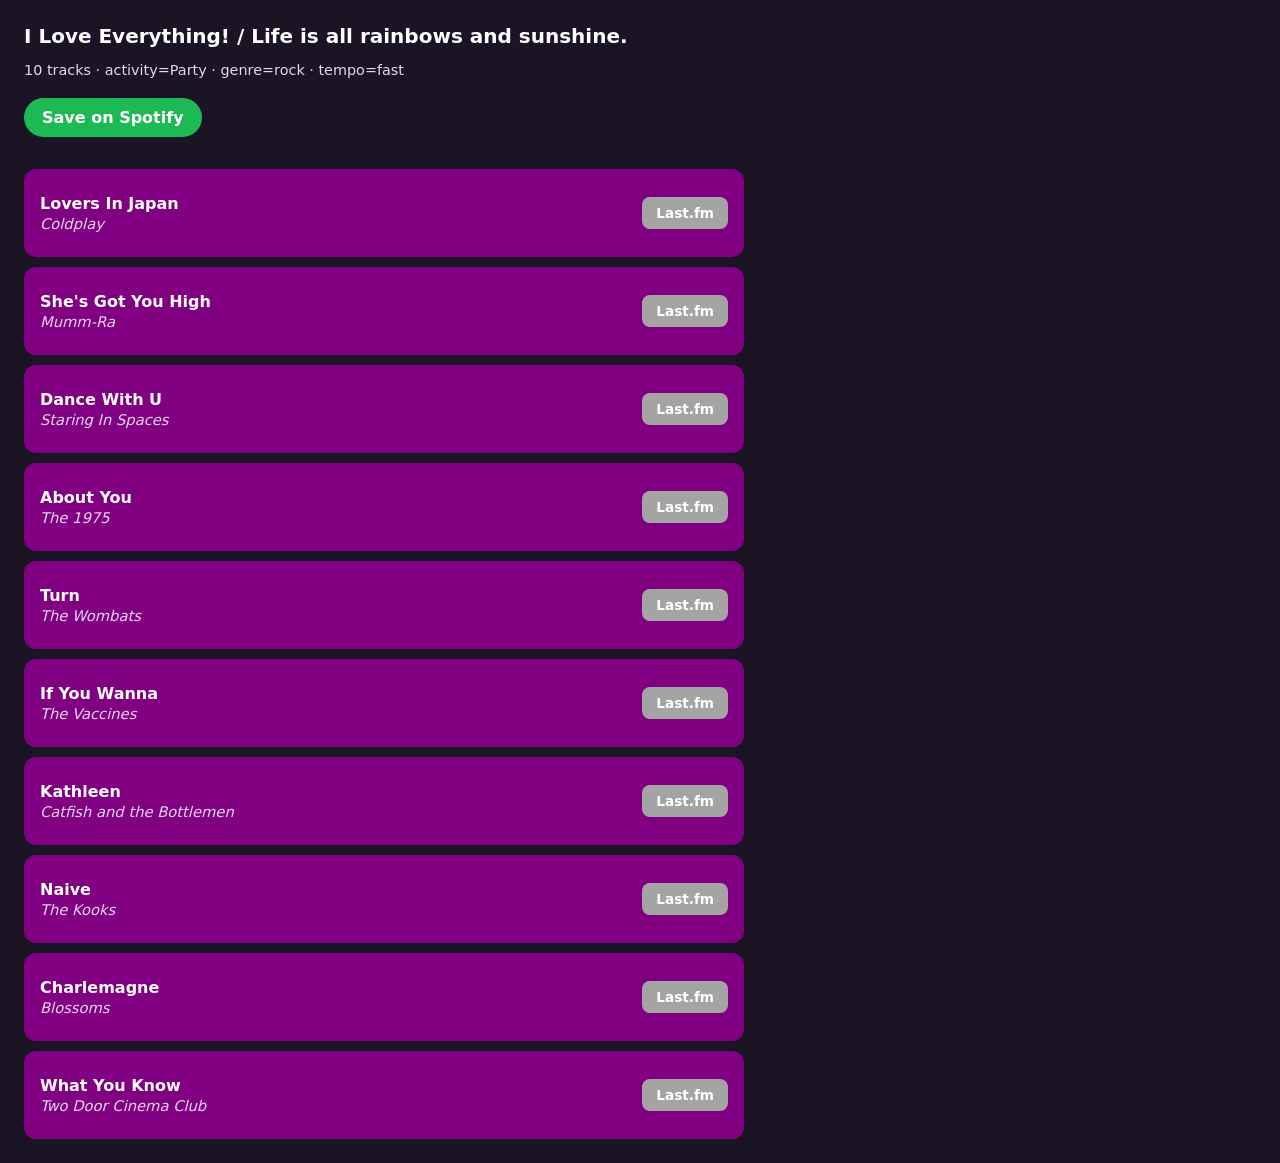
==== commit 677fac35: "changing default artist seeds" ====
--- a/data/mood_playlist.html
+++ b/data/mood_playlist.html
@@ -76,968 +76,38 @@
   </style>
 </head>
 <body>
-  <h1>Lovesick / I feel unloved, like a kidney stone.</h1>
-  <p class="meta">100 tracks · activity=Sleep · genre=pop · tempo=slow</p>
+  <h1>I Love Everything! / Life is all rainbows and sunshine.</h1>
+  <p class="meta">10 tracks · activity=Party · genre=rock · tempo=fast</p>
   <p><a class="spotify-save" href="/save">Save on Spotify</a></p>
   <div class="list">
     
                 <article class="track">
                 <div class="info">
-                    <div class="title">Sometime Around Midnight</div>
-                    <div class="artist">Airborne Toxic Event</div>
+                    <div class="title">Lovers In Japan</div>
+                    <div class="artist">Coldplay</div>
                 </div>
                 <div class="actions">
-                    <a href="https://www.last.fm/music/Airborne+Toxic+Event/_/Sometime+Around+Midnight" target="_blank" rel="noopener">Last.fm</a>
+                    <a href="https://www.last.fm/music/Coldplay/_/Lovers+In+Japan" target="_blank" rel="noopener">Last.fm</a>
                 </div>
                 </article>
 
                 <article class="track">
                 <div class="info">
-                    <div class="title">friends?</div>
-                    <div class="artist">Aubory Bugg</div>
+                    <div class="title">She&#x27;s Got You High</div>
+                    <div class="artist">Mumm-Ra</div>
                 </div>
                 <div class="actions">
-                    <a href="https://www.last.fm/music/Aubory+Bugg/_/friends%3F" target="_blank" rel="noopener">Last.fm</a>
+                    <a href="https://www.last.fm/music/Mumm-Ra/_/She%27s+Got+You+High" target="_blank" rel="noopener">Last.fm</a>
                 </div>
                 </article>
 
                 <article class="track">
                 <div class="info">
-                    <div class="title">Soft Spot</div>
-                    <div class="artist">Claud</div>
+                    <div class="title">Dance With U</div>
+                    <div class="artist">Staring In Spaces</div>
                 </div>
                 <div class="actions">
-                    <a href="https://www.last.fm/music/Claud/_/Soft+Spot" target="_blank" rel="noopener">Last.fm</a>
-                </div>
-                </article>
-
-                <article class="track">
-                <div class="info">
-                    <div class="title">Heather</div>
-                    <div class="artist">Conan Gray</div>
-                </div>
-                <div class="actions">
-                    <a href="https://www.last.fm/music/Conan+Gray/_/Heather" target="_blank" rel="noopener">Last.fm</a>
-                </div>
-                </article>
-
-                <article class="track">
-                <div class="info">
-                    <div class="title">Some Kind of Angel</div>
-                    <div class="artist">Georgia Gets By</div>
-                </div>
-                <div class="actions">
-                    <a href="https://www.last.fm/music/Georgia+Gets+By/_/Some+Kind+of+Angel" target="_blank" rel="noopener">Last.fm</a>
-                </div>
-                </article>
-
-                <article class="track">
-                <div class="info">
-                    <div class="title">That’s So True</div>
-                    <div class="artist">Gracie Abrams</div>
-                </div>
-                <div class="actions">
-                    <a href="https://www.last.fm/music/Gracie+Abrams/_/That%E2%80%99s+So+True" target="_blank" rel="noopener">Last.fm</a>
-                </div>
-                </article>
-
-                <article class="track">
-                <div class="info">
-                    <div class="title">Drive</div>
-                    <div class="artist">Gretel</div>
-                </div>
-                <div class="actions">
-                    <a href="https://www.last.fm/music/Gretel/_/Drive" target="_blank" rel="noopener">Last.fm</a>
-                </div>
-                </article>
-
-                <article class="track">
-                <div class="info">
-                    <div class="title">As It Was</div>
-                    <div class="artist">Harry Styles</div>
-                </div>
-                <div class="actions">
-                    <a href="https://www.last.fm/music/Harry+Styles/_/As+It+Was" target="_blank" rel="noopener">Last.fm</a>
-                </div>
-                </article>
-
-                <article class="track">
-                <div class="info">
-                    <div class="title">handgun</div>
-                    <div class="artist">Jake Minch</div>
-                </div>
-                <div class="actions">
-                    <a href="https://www.last.fm/music/Jake+Minch/_/handgun" target="_blank" rel="noopener">Last.fm</a>
-                </div>
-                </article>
-
-                <article class="track">
-                <div class="info">
-                    <div class="title">Pressure To Party</div>
-                    <div class="artist">Julia Jacklin</div>
-                </div>
-                <div class="actions">
-                    <a href="https://www.last.fm/music/Julia+Jacklin/_/Pressure+To+Party" target="_blank" rel="noopener">Last.fm</a>
-                </div>
-                </article>
-
-                <article class="track">
-                <div class="info">
-                    <div class="title">We&#x27;ll Never Have Sex</div>
-                    <div class="artist">Leith Ross</div>
-                </div>
-                <div class="actions">
-                    <a href="https://www.last.fm/music/Leith+Ross/_/We%27ll+Never+Have+Sex" target="_blank" rel="noopener">Last.fm</a>
-                </div>
-                </article>
-
-                <article class="track">
-                <div class="info">
-                    <div class="title">Bust</div>
-                    <div class="artist">Lomelda</div>
-                </div>
-                <div class="actions">
-                    <a href="https://www.last.fm/music/Lomelda/_/Bust" target="_blank" rel="noopener">Last.fm</a>
-                </div>
-                </article>
-
-                <article class="track">
-                <div class="info">
-                    <div class="title">Nosedive</div>
-                    <div class="artist">Man/Woman/Chainsaw</div>
-                </div>
-                <div class="actions">
-                    <a href="https://www.last.fm/music/Man%2FWoman%2FChainsaw/_/Nosedive" target="_blank" rel="noopener">Last.fm</a>
-                </div>
-                </article>
-
-                <article class="track">
-                <div class="info">
-                    <div class="title">Instead of Here</div>
-                    <div class="artist">Mitski</div>
-                </div>
-                <div class="actions">
-                    <a href="https://www.last.fm/music/Mitski/_/Instead+of+Here" target="_blank" rel="noopener">Last.fm</a>
-                </div>
-                </article>
-
-                <article class="track">
-                <div class="info">
-                    <div class="title">Alaska</div>
-                    <div class="artist">Miya Folick</div>
-                </div>
-                <div class="actions">
-                    <a href="https://www.last.fm/music/Miya+Folick/_/Alaska" target="_blank" rel="noopener">Last.fm</a>
-                </div>
-                </article>
-
-                <article class="track">
-                <div class="info">
-                    <div class="title">Nara</div>
-                    <div class="artist">NoSo</div>
-                </div>
-                <div class="actions">
-                    <a href="https://www.last.fm/music/NoSo/_/Nara" target="_blank" rel="noopener">Last.fm</a>
-                </div>
-                </article>
-
-                <article class="track">
-                <div class="info">
-                    <div class="title">Cigarette Smoke</div>
-                    <div class="artist">Olivia Rodrigo</div>
-                </div>
-                <div class="actions">
-                    <a href="https://www.last.fm/music/Olivia+Rodrigo/_/Cigarette+Smoke" target="_blank" rel="noopener">Last.fm</a>
-                </div>
-                </article>
-
-                <article class="track">
-                <div class="info">
-                    <div class="title">Little Chaos</div>
-                    <div class="artist">Orla Gartland</div>
-                </div>
-                <div class="actions">
-                    <a href="https://www.last.fm/music/Orla+Gartland/_/Little+Chaos" target="_blank" rel="noopener">Last.fm</a>
-                </div>
-                </article>
-
-                <article class="track">
-                <div class="info">
-                    <div class="title">House Song</div>
-                    <div class="artist">Searows</div>
-                </div>
-                <div class="actions">
-                    <a href="https://www.last.fm/music/Searows/_/House+Song" target="_blank" rel="noopener">Last.fm</a>
-                </div>
-                </article>
-
-                <article class="track">
-                <div class="info">
-                    <div class="title">Coach</div>
-                    <div class="artist">Sex Week</div>
-                </div>
-                <div class="actions">
-                    <a href="https://www.last.fm/music/Sex+Week/_/Coach" target="_blank" rel="noopener">Last.fm</a>
-                </div>
-                </article>
-
-                <article class="track">
-                <div class="info">
-                    <div class="title">Friends In Low Places</div>
-                    <div class="artist">Worthikids</div>
-                </div>
-                <div class="actions">
-                    <a href="https://www.last.fm/music/Worthikids/_/Friends+In+Low+Places" target="_blank" rel="noopener">Last.fm</a>
-                </div>
-                </article>
-
-                <article class="track">
-                <div class="info">
-                    <div class="title">Slow Paddle</div>
-                    <div class="artist">Yellow Ostritch</div>
-                </div>
-                <div class="actions">
-                    <a href="https://www.last.fm/music/Yellow+Ostritch/_/Slow+Paddle" target="_blank" rel="noopener">Last.fm</a>
-                </div>
-                </article>
-
-                <article class="track">
-                <div class="info">
-                    <div class="title">things that I miss</div>
-                    <div class="artist">awfultune</div>
-                </div>
-                <div class="actions">
-                    <a href="https://www.last.fm/music/awfultune/_/things+that+I+miss" target="_blank" rel="noopener">Last.fm</a>
-                </div>
-                </article>
-
-                <article class="track">
-                <div class="info">
-                    <div class="title">AUDIT</div>
-                    <div class="artist">weevildoing</div>
-                </div>
-                <div class="actions">
-                    <a href="https://www.last.fm/music/weevildoing/_/AUDIT" target="_blank" rel="noopener">Last.fm</a>
-                </div>
-                </article>
-
-                <article class="track">
-                <div class="info">
-                    <div class="title">Wasted</div>
-                    <div class="artist">Tomberlin</div>
-                </div>
-                <div class="actions">
-                    <a href="https://www.last.fm/music/Tomberlin/_/Wasted" target="_blank" rel="noopener">Last.fm</a>
-                </div>
-                </article>
-
-                <article class="track">
-                <div class="info">
-                    <div class="title">Instrumental 3</div>
-                    <div class="artist">Florist</div>
-                </div>
-                <div class="actions">
-                    <a href="https://www.last.fm/music/Florist/_/Instrumental+3" target="_blank" rel="noopener">Last.fm</a>
-                </div>
-                </article>
-
-                <article class="track">
-                <div class="info">
-                    <div class="title">Mythologize Me</div>
-                    <div class="artist">Eliza Mclamb</div>
-                </div>
-                <div class="actions">
-                    <a href="https://www.last.fm/music/Eliza+Mclamb/_/Mythologize+Me" target="_blank" rel="noopener">Last.fm</a>
-                </div>
-                </article>
-
-                <article class="track">
-                <div class="info">
-                    <div class="title">La Lune</div>
-                    <div class="artist">Billie Marten</div>
-                </div>
-                <div class="actions">
-                    <a href="https://www.last.fm/music/Billie+Marten/_/La+Lune" target="_blank" rel="noopener">Last.fm</a>
-                </div>
-                </article>
-
-                <article class="track">
-                <div class="info">
-                    <div class="title">Your Dog</div>
-                    <div class="artist">Soccer Mommy</div>
-                </div>
-                <div class="actions">
-                    <a href="https://www.last.fm/music/Soccer+Mommy/_/Your+Dog" target="_blank" rel="noopener">Last.fm</a>
-                </div>
-                </article>
-
-                <article class="track">
-                <div class="info">
-                    <div class="title">Juniper</div>
-                    <div class="artist">Katy Kirby</div>
-                </div>
-                <div class="actions">
-                    <a href="https://www.last.fm/music/Katy+Kirby/_/Juniper" target="_blank" rel="noopener">Last.fm</a>
-                </div>
-                </article>
-
-                <article class="track">
-                <div class="info">
-                    <div class="title">Coming Soon</div>
-                    <div class="artist">Annie DiRusso</div>
-                </div>
-                <div class="actions">
-                    <a href="https://www.last.fm/music/Annie+DiRusso/_/Coming+Soon" target="_blank" rel="noopener">Last.fm</a>
-                </div>
-                </article>
-
-                <article class="track">
-                <div class="info">
-                    <div class="title">Not Strong Enough</div>
-                    <div class="artist">boygenius</div>
-                </div>
-                <div class="actions">
-                    <a href="https://www.last.fm/music/boygenius/_/Not+Strong+Enough" target="_blank" rel="noopener">Last.fm</a>
-                </div>
-                </article>
-
-                <article class="track">
-                <div class="info">
-                    <div class="title">We Hug Now</div>
-                    <div class="artist">Sydney Rose</div>
-                </div>
-                <div class="actions">
-                    <a href="https://www.last.fm/music/Sydney+Rose/_/We+Hug+Now" target="_blank" rel="noopener">Last.fm</a>
-                </div>
-                </article>
-
-                <article class="track">
-                <div class="info">
-                    <div class="title">The Edge</div>
-                    <div class="artist">Sydney Ross Mitchell</div>
-                </div>
-                <div class="actions">
-                    <a href="https://www.last.fm/music/Sydney+Ross+Mitchell/_/The+Edge" target="_blank" rel="noopener">Last.fm</a>
-                </div>
-                </article>
-
-                <article class="track">
-                <div class="info">
-                    <div class="title">Coolest fucking bitch in town</div>
-                    <div class="artist">Haley Blais</div>
-                </div>
-                <div class="actions">
-                    <a href="https://www.last.fm/music/Haley+Blais/_/Coolest+fucking+bitch+in+town" target="_blank" rel="noopener">Last.fm</a>
-                </div>
-                </article>
-
-                <article class="track">
-                <div class="info">
-                    <div class="title">Olympus</div>
-                    <div class="artist">Blondshell</div>
-                </div>
-                <div class="actions">
-                    <a href="https://www.last.fm/music/Blondshell/_/Olympus" target="_blank" rel="noopener">Last.fm</a>
-                </div>
-                </article>
-
-                <article class="track">
-                <div class="info">
-                    <div class="title">It&#x27;s ok!</div>
-                    <div class="artist">Corook</div>
-                </div>
-                <div class="actions">
-                    <a href="https://www.last.fm/music/Corook/_/It%27s+ok%21" target="_blank" rel="noopener">Last.fm</a>
-                </div>
-                </article>
-
-                <article class="track">
-                <div class="info">
-                    <div class="title">Northsiders</div>
-                    <div class="artist">Christian Lee Hutson</div>
-                </div>
-                <div class="actions">
-                    <a href="https://www.last.fm/music/Christian+Lee+Hutson/_/Northsiders" target="_blank" rel="noopener">Last.fm</a>
-                </div>
-                </article>
-
-                <article class="track">
-                <div class="info">
-                    <div class="title">Nobody</div>
-                    <div class="artist">Bess Atwell</div>
-                </div>
-                <div class="actions">
-                    <a href="https://www.last.fm/music/Bess+Atwell/_/Nobody" target="_blank" rel="noopener">Last.fm</a>
-                </div>
-                </article>
-
-                <article class="track">
-                <div class="info">
-                    <div class="title">Beware Of The Dogs</div>
-                    <div class="artist">Stella Donnelly</div>
-                </div>
-                <div class="actions">
-                    <a href="https://www.last.fm/music/Stella+Donnelly/_/Beware+Of+The+Dogs" target="_blank" rel="noopener">Last.fm</a>
-                </div>
-                </article>
-
-                <article class="track">
-                <div class="info">
-                    <div class="title">Chill Out</div>
-                    <div class="artist">Witch Post</div>
-                </div>
-                <div class="actions">
-                    <a href="https://www.last.fm/music/Witch+Post/_/Chill+Out" target="_blank" rel="noopener">Last.fm</a>
-                </div>
-                </article>
-
-                <article class="track">
-                <div class="info">
-                    <div class="title">So Hot You&#x27;re Hurting My Feelings</div>
-                    <div class="artist">Squirrel Flower</div>
-                </div>
-                <div class="actions">
-                    <a href="https://www.last.fm/music/Squirrel+Flower/_/So+Hot+You%27re+Hurting+My+Feelings" target="_blank" rel="noopener">Last.fm</a>
-                </div>
-                </article>
-
-                <article class="track">
-                <div class="info">
-                    <div class="title">Sailor Song</div>
-                    <div class="artist">Gigi Perez</div>
-                </div>
-                <div class="actions">
-                    <a href="https://www.last.fm/music/Gigi+Perez/_/Sailor+Song" target="_blank" rel="noopener">Last.fm</a>
-                </div>
-                </article>
-
-                <article class="track">
-                <div class="info">
-                    <div class="title">Skittles</div>
-                    <div class="artist">Devon Again</div>
-                </div>
-                <div class="actions">
-                    <a href="https://www.last.fm/music/Devon+Again/_/Skittles" target="_blank" rel="noopener">Last.fm</a>
-                </div>
-                </article>
-
-                <article class="track">
-                <div class="info">
-                    <div class="title">Pristine</div>
-                    <div class="artist">Snail Mail</div>
-                </div>
-                <div class="actions">
-                    <a href="https://www.last.fm/music/Snail+Mail/_/Pristine" target="_blank" rel="noopener">Last.fm</a>
-                </div>
-                </article>
-
-                <article class="track">
-                <div class="info">
-                    <div class="title">Love Song</div>
-                    <div class="artist">Lime Garden</div>
-                </div>
-                <div class="actions">
-                    <a href="https://www.last.fm/music/Lime+Garden/_/Love+Song" target="_blank" rel="noopener">Last.fm</a>
-                </div>
-                </article>
-
-                <article class="track">
-                <div class="info">
-                    <div class="title">She</div>
-                    <div class="artist">dodie</div>
-                </div>
-                <div class="actions">
-                    <a href="https://www.last.fm/music/dodie/_/She" target="_blank" rel="noopener">Last.fm</a>
-                </div>
-                </article>
-
-                <article class="track">
-                <div class="info">
-                    <div class="title">Pretty Girls</div>
-                    <div class="artist">Honeyglaze</div>
-                </div>
-                <div class="actions">
-                    <a href="https://www.last.fm/music/Honeyglaze/_/Pretty+Girls" target="_blank" rel="noopener">Last.fm</a>
-                </div>
-                </article>
-
-                <article class="track">
-                <div class="info">
-                    <div class="title">Die Your Daughter</div>
-                    <div class="artist">Susannah Joffe</div>
-                </div>
-                <div class="actions">
-                    <a href="https://www.last.fm/music/Susannah+Joffe/_/Die+Your+Daughter" target="_blank" rel="noopener">Last.fm</a>
-                </div>
-                </article>
-
-                <article class="track">
-                <div class="info">
-                    <div class="title">Shut Up Kiss Me</div>
-                    <div class="artist">Angel Olsen</div>
-                </div>
-                <div class="actions">
-                    <a href="https://www.last.fm/music/Angel+Olsen/_/Shut+Up+Kiss+Me" target="_blank" rel="noopener">Last.fm</a>
-                </div>
-                </article>
-
-                <article class="track">
-                <div class="info">
-                    <div class="title">Don&#x27;t Delete The Kisses</div>
-                    <div class="artist">Wolf Alice</div>
-                </div>
-                <div class="actions">
-                    <a href="https://www.last.fm/music/Wolf+Alice/_/Don%27t+Delete+The+Kisses" target="_blank" rel="noopener">Last.fm</a>
-                </div>
-                </article>
-
-                <article class="track">
-                <div class="info">
-                    <div class="title">Lost the Breakup</div>
-                    <div class="artist">Maisie Peters</div>
-                </div>
-                <div class="actions">
-                    <a href="https://www.last.fm/music/Maisie+Peters/_/Lost+the+Breakup" target="_blank" rel="noopener">Last.fm</a>
-                </div>
-                </article>
-
-                <article class="track">
-                <div class="info">
-                    <div class="title">Theatre</div>
-                    <div class="artist">Etta Marcus</div>
-                </div>
-                <div class="actions">
-                    <a href="https://www.last.fm/music/Etta+Marcus/_/Theatre" target="_blank" rel="noopener">Last.fm</a>
-                </div>
-                </article>
-
-                <article class="track">
-                <div class="info">
-                    <div class="title">Thérèse</div>
-                    <div class="artist">Maya Hawke</div>
-                </div>
-                <div class="actions">
-                    <a href="https://www.last.fm/music/Maya+Hawke/_/Th%C3%A9r%C3%A8se" target="_blank" rel="noopener">Last.fm</a>
-                </div>
-                </article>
-
-                <article class="track">
-                <div class="info">
-                    <div class="title">The King</div>
-                    <div class="artist">Sarah Kinsley</div>
-                </div>
-                <div class="actions">
-                    <a href="https://www.last.fm/music/Sarah+Kinsley/_/The+King" target="_blank" rel="noopener">Last.fm</a>
-                </div>
-                </article>
-
-                <article class="track">
-                <div class="info">
-                    <div class="title">Modern Girl</div>
-                    <div class="artist">Bleachers</div>
-                </div>
-                <div class="actions">
-                    <a href="https://www.last.fm/music/Bleachers/_/Modern+Girl" target="_blank" rel="noopener">Last.fm</a>
-                </div>
-                </article>
-
-                <article class="track">
-                <div class="info">
-                    <div class="title">touch tank</div>
-                    <div class="artist">quinnie</div>
-                </div>
-                <div class="actions">
-                    <a href="https://www.last.fm/music/quinnie/_/touch+tank" target="_blank" rel="noopener">Last.fm</a>
-                </div>
-                </article>
-
-                <article class="track">
-                <div class="info">
-                    <div class="title">Jeannie Becomes a Mom</div>
-                    <div class="artist">Caroline Rose</div>
-                </div>
-                <div class="actions">
-                    <a href="https://www.last.fm/music/Caroline+Rose/_/Jeannie+Becomes+a+Mom" target="_blank" rel="noopener">Last.fm</a>
-                </div>
-                </article>
-
-                <article class="track">
-                <div class="info">
-                    <div class="title">Tenderness</div>
-                    <div class="artist">Jay Som</div>
-                </div>
-                <div class="actions">
-                    <a href="https://www.last.fm/music/Jay+Som/_/Tenderness" target="_blank" rel="noopener">Last.fm</a>
-                </div>
-                </article>
-
-                <article class="track">
-                <div class="info">
-                    <div class="title">Silk Chiffon</div>
-                    <div class="artist">MUNA</div>
-                </div>
-                <div class="actions">
-                    <a href="https://www.last.fm/music/MUNA/_/Silk+Chiffon" target="_blank" rel="noopener">Last.fm</a>
-                </div>
-                </article>
-
-                <article class="track">
-                <div class="info">
-                    <div class="title">Call U Back</div>
-                    <div class="artist">TTSSFU</div>
-                </div>
-                <div class="actions">
-                    <a href="https://www.last.fm/music/TTSSFU/_/Call+U+Back" target="_blank" rel="noopener">Last.fm</a>
-                </div>
-                </article>
-
-                <article class="track">
-                <div class="info">
-                    <div class="title">Paper Mache World</div>
-                    <div class="artist">Matilda Mann</div>
-                </div>
-                <div class="actions">
-                    <a href="https://www.last.fm/music/Matilda+Mann/_/Paper+Mache+World" target="_blank" rel="noopener">Last.fm</a>
-                </div>
-                </article>
-
-                <article class="track">
-                <div class="info">
-                    <div class="title">Under The Water</div>
-                    <div class="artist">Hand Habits</div>
-                </div>
-                <div class="actions">
-                    <a href="https://www.last.fm/music/Hand+Habits/_/Under+The+Water" target="_blank" rel="noopener">Last.fm</a>
-                </div>
-                </article>
-
-                <article class="track">
-                <div class="info">
-                    <div class="title">Kingston</div>
-                    <div class="artist">Faye Webster</div>
-                </div>
-                <div class="actions">
-                    <a href="https://www.last.fm/music/Faye+Webster/_/Kingston" target="_blank" rel="noopener">Last.fm</a>
-                </div>
-                </article>
-
-                <article class="track">
-                <div class="info">
-                    <div class="title">Vines to Make it All Worth It</div>
-                    <div class="artist">Runnner</div>
-                </div>
-                <div class="actions">
-                    <a href="https://www.last.fm/music/Runnner/_/Vines+to+Make+it+All+Worth+It" target="_blank" rel="noopener">Last.fm</a>
-                </div>
-                </article>
-
-                <article class="track">
-                <div class="info">
-                    <div class="title">Jupiter</div>
-                    <div class="artist">Flower Face</div>
-                </div>
-                <div class="actions">
-                    <a href="https://www.last.fm/music/Flower+Face/_/Jupiter" target="_blank" rel="noopener">Last.fm</a>
-                </div>
-                </article>
-
-                <article class="track">
-                <div class="info">
-                    <div class="title">Birdseye</div>
-                    <div class="artist">BABEHOVEN</div>
-                </div>
-                <div class="actions">
-                    <a href="https://www.last.fm/music/BABEHOVEN/_/Birdseye" target="_blank" rel="noopener">Last.fm</a>
-                </div>
-                </article>
-
-                <article class="track">
-                <div class="info">
-                    <div class="title">Dreams</div>
-                    <div class="artist">Carol Ades</div>
-                </div>
-                <div class="actions">
-                    <a href="https://www.last.fm/music/Carol+Ades/_/Dreams" target="_blank" rel="noopener">Last.fm</a>
-                </div>
-                </article>
-
-                <article class="track">
-                <div class="info">
-                    <div class="title">flip your pillow</div>
-                    <div class="artist">runo plum</div>
-                </div>
-                <div class="actions">
-                    <a href="https://www.last.fm/music/runo+plum/_/flip+your+pillow" target="_blank" rel="noopener">Last.fm</a>
-                </div>
-                </article>
-
-                <article class="track">
-                <div class="info">
-                    <div class="title">we fell in love in october</div>
-                    <div class="artist">girl in red</div>
-                </div>
-                <div class="actions">
-                    <a href="https://www.last.fm/music/girl+in+red/_/we+fell+in+love+in+october" target="_blank" rel="noopener">Last.fm</a>
-                </div>
-                </article>
-
-                <article class="track">
-                <div class="info">
-                    <div class="title">star tripping</div>
-                    <div class="artist">Kevin Atwater</div>
-                </div>
-                <div class="actions">
-                    <a href="https://www.last.fm/music/Kevin+Atwater/_/star+tripping" target="_blank" rel="noopener">Last.fm</a>
-                </div>
-                </article>
-
-                <article class="track">
-                <div class="info">
-                    <div class="title">Hayloft</div>
-                    <div class="artist">Mother Mother</div>
-                </div>
-                <div class="actions">
-                    <a href="https://www.last.fm/music/Mother+Mother/_/Hayloft" target="_blank" rel="noopener">Last.fm</a>
-                </div>
-                </article>
-
-                <article class="track">
-                <div class="info">
-                    <div class="title">Open My Door</div>
-                    <div class="artist">Alice Phoebe Lou</div>
-                </div>
-                <div class="actions">
-                    <a href="https://www.last.fm/music/Alice+Phoebe+Lou/_/Open+My+Door" target="_blank" rel="noopener">Last.fm</a>
-                </div>
-                </article>
-
-                <article class="track">
-                <div class="info">
-                    <div class="title">Triple Seven</div>
-                    <div class="artist">Wishy</div>
-                </div>
-                <div class="actions">
-                    <a href="https://www.last.fm/music/Wishy/_/Triple+Seven" target="_blank" rel="noopener">Last.fm</a>
-                </div>
-                </article>
-
-                <article class="track">
-                <div class="info">
-                    <div class="title">Flight Risk</div>
-                    <div class="artist">Tommy Lefroy</div>
-                </div>
-                <div class="actions">
-                    <a href="https://www.last.fm/music/Tommy+Lefroy/_/Flight+Risk" target="_blank" rel="noopener">Last.fm</a>
-                </div>
-                </article>
-
-                <article class="track">
-                <div class="info">
-                    <div class="title">One Stop Shop (For A Fading Revolution)</div>
-                    <div class="artist">twen</div>
-                </div>
-                <div class="actions">
-                    <a href="https://www.last.fm/music/twen/_/One+Stop+Shop+%28For+A+Fading+Revolution%29" target="_blank" rel="noopener">Last.fm</a>
-                </div>
-                </article>
-
-                <article class="track">
-                <div class="info">
-                    <div class="title">Backwards Directions</div>
-                    <div class="artist">Abby Sage</div>
-                </div>
-                <div class="actions">
-                    <a href="https://www.last.fm/music/Abby+Sage/_/Backwards+Directions" target="_blank" rel="noopener">Last.fm</a>
-                </div>
-                </article>
-
-                <article class="track">
-                <div class="info">
-                    <div class="title">i exist i exist i exist</div>
-                    <div class="artist">flatsound</div>
-                </div>
-                <div class="actions">
-                    <a href="https://www.last.fm/music/flatsound/_/i+exist+i+exist+i+exist" target="_blank" rel="noopener">Last.fm</a>
-                </div>
-                </article>
-
-                <article class="track">
-                <div class="info">
-                    <div class="title">Sue me</div>
-                    <div class="artist">Audrey Hobert</div>
-                </div>
-                <div class="actions">
-                    <a href="https://www.last.fm/music/Audrey+Hobert/_/Sue+me" target="_blank" rel="noopener">Last.fm</a>
-                </div>
-                </article>
-
-                <article class="track">
-                <div class="info">
-                    <div class="title">Hard Drive</div>
-                    <div class="artist">Cassandra Jenkins</div>
-                </div>
-                <div class="actions">
-                    <a href="https://www.last.fm/music/Cassandra+Jenkins/_/Hard+Drive" target="_blank" rel="noopener">Last.fm</a>
-                </div>
-                </article>
-
-                <article class="track">
-                <div class="info">
-                    <div class="title">Falling Apart</div>
-                    <div class="artist">Slow Pulp</div>
-                </div>
-                <div class="actions">
-                    <a href="https://www.last.fm/music/Slow+Pulp/_/Falling+Apart" target="_blank" rel="noopener">Last.fm</a>
-                </div>
-                </article>
-
-                <article class="track">
-                <div class="info">
-                    <div class="title">Devil Town</div>
-                    <div class="artist">Cavetown</div>
-                </div>
-                <div class="actions">
-                    <a href="https://www.last.fm/music/Cavetown/_/Devil+Town" target="_blank" rel="noopener">Last.fm</a>
-                </div>
-                </article>
-
-                <article class="track">
-                <div class="info">
-                    <div class="title">Someone New</div>
-                    <div class="artist">Helena Deland</div>
-                </div>
-                <div class="actions">
-                    <a href="https://www.last.fm/music/Helena+Deland/_/Someone+New" target="_blank" rel="noopener">Last.fm</a>
-                </div>
-                </article>
-
-                <article class="track">
-                <div class="info">
-                    <div class="title">Eraser</div>
-                    <div class="artist">Sea Lemon</div>
-                </div>
-                <div class="actions">
-                    <a href="https://www.last.fm/music/Sea+Lemon/_/Eraser" target="_blank" rel="noopener">Last.fm</a>
-                </div>
-                </article>
-
-                <article class="track">
-                <div class="info">
-                    <div class="title">The Thrill of Loneliness</div>
-                    <div class="artist">Hana Stretton</div>
-                </div>
-                <div class="actions">
-                    <a href="https://www.last.fm/music/Hana+Stretton/_/The+Thrill+of+Loneliness" target="_blank" rel="noopener">Last.fm</a>
-                </div>
-                </article>
-
-                <article class="track">
-                <div class="info">
-                    <div class="title">Real Estate</div>
-                    <div class="artist">Adam Melchor</div>
-                </div>
-                <div class="actions">
-                    <a href="https://www.last.fm/music/Adam+Melchor/_/Real+Estate" target="_blank" rel="noopener">Last.fm</a>
-                </div>
-                </article>
-
-                <article class="track">
-                <div class="info">
-                    <div class="title">24 hours</div>
-                    <div class="artist">Chloe Slater</div>
-                </div>
-                <div class="actions">
-                    <a href="https://www.last.fm/music/Chloe+Slater/_/24+hours" target="_blank" rel="noopener">Last.fm</a>
-                </div>
-                </article>
-
-                <article class="track">
-                <div class="info">
-                    <div class="title">Chew My Cheeks</div>
-                    <div class="artist">Prima Queen</div>
-                </div>
-                <div class="actions">
-                    <a href="https://www.last.fm/music/Prima+Queen/_/Chew+My+Cheeks" target="_blank" rel="noopener">Last.fm</a>
-                </div>
-                </article>
-
-                <article class="track">
-                <div class="info">
-                    <div class="title">23</div>
-                    <div class="artist">Wallice</div>
-                </div>
-                <div class="actions">
-                    <a href="https://www.last.fm/music/Wallice/_/23" target="_blank" rel="noopener">Last.fm</a>
-                </div>
-                </article>
-
-                <article class="track">
-                <div class="info">
-                    <div class="title">All Night</div>
-                    <div class="artist">Bleach Lab</div>
-                </div>
-                <div class="actions">
-                    <a href="https://www.last.fm/music/Bleach+Lab/_/All+Night" target="_blank" rel="noopener">Last.fm</a>
-                </div>
-                </article>
-
-                <article class="track">
-                <div class="info">
-                    <div class="title">I Want To Be With You</div>
-                    <div class="artist">chloe moriondo</div>
-                </div>
-                <div class="actions">
-                    <a href="https://www.last.fm/music/chloe+moriondo/_/I+Want+To+Be+With+You" target="_blank" rel="noopener">Last.fm</a>
-                </div>
-                </article>
-
-                <article class="track">
-                <div class="info">
-                    <div class="title">I Follow Rivers</div>
-                    <div class="artist">Marika Hackman</div>
-                </div>
-                <div class="actions">
-                    <a href="https://www.last.fm/music/Marika+Hackman/_/I+Follow+Rivers" target="_blank" rel="noopener">Last.fm</a>
-                </div>
-                </article>
-
-                <article class="track">
-                <div class="info">
-                    <div class="title">Everything is scary</div>
-                    <div class="artist">German Error Message</div>
-                </div>
-                <div class="actions">
-                    <a href="https://www.last.fm/music/German+Error+Message/_/Everything+is+scary" target="_blank" rel="noopener">Last.fm</a>
-                </div>
-                </article>
-
-                <article class="track">
-                <div class="info">
-                    <div class="title">Ode to a Conversation Stuck in Your Throat</div>
-                    <div class="artist">Del Water Gap</div>
-                </div>
-                <div class="actions">
-                    <a href="https://www.last.fm/music/Del+Water+Gap/_/Ode+to+a+Conversation+Stuck+in+Your+Throat" target="_blank" rel="noopener">Last.fm</a>
-                </div>
-                </article>
-
-                <article class="track">
-                <div class="info">
-                    <div class="title">For Sale Sign (feat. Lizzy McAlpine)</div>
-                    <div class="artist">Tiny Habits</div>
-                </div>
-                <div class="actions">
-                    <a href="https://www.last.fm/music/Tiny+Habits/_/For+Sale+Sign+%28feat.+Lizzy+McAlpine%29" target="_blank" rel="noopener">Last.fm</a>
-                </div>
-                </article>
-
-                <article class="track">
-                <div class="info">
-                    <div class="title">Be Your Boy</div>
-                    <div class="artist">Medium Build</div>
-                </div>
-                <div class="actions">
-                    <a href="https://www.last.fm/music/Medium+Build/_/Be+Your+Boy" target="_blank" rel="noopener">Last.fm</a>
+                    <a href="https://www.last.fm/music/Staring+In+Spaces/_/Dance+With+U" target="_blank" rel="noopener">Last.fm</a>
                 </div>
                 </article>
 
@@ -1053,31 +123,61 @@
 
                 <article class="track">
                 <div class="info">
-                    <div class="title">The Magician</div>
-                    <div class="artist">Andy Shauf</div>
+                    <div class="title">Turn</div>
+                    <div class="artist">The Wombats</div>
                 </div>
                 <div class="actions">
-                    <a href="https://www.last.fm/music/Andy+Shauf/_/The+Magician" target="_blank" rel="noopener">Last.fm</a>
+                    <a href="https://www.last.fm/music/The+Wombats/_/Turn" target="_blank" rel="noopener">Last.fm</a>
                 </div>
                 </article>
 
                 <article class="track">
                 <div class="info">
-                    <div class="title">Goodbye Mr A</div>
-                    <div class="artist">The Hoosiers</div>
+                    <div class="title">If You Wanna</div>
+                    <div class="artist">The Vaccines</div>
                 </div>
                 <div class="actions">
-                    <a href="https://www.last.fm/music/The+Hoosiers/_/Goodbye+Mr+A" target="_blank" rel="noopener">Last.fm</a>
+                    <a href="https://www.last.fm/music/The+Vaccines/_/If+You+Wanna" target="_blank" rel="noopener">Last.fm</a>
                 </div>
                 </article>
 
                 <article class="track">
                 <div class="info">
-                    <div class="title">Bridges</div>
-                    <div class="artist">Broods</div>
+                    <div class="title">Kathleen</div>
+                    <div class="artist">Catfish and the Bottlemen</div>
                 </div>
                 <div class="actions">
-                    <a href="https://www.last.fm/music/Broods/_/Bridges" target="_blank" rel="noopener">Last.fm</a>
+                    <a href="https://www.last.fm/music/Catfish+and+the+Bottlemen/_/Kathleen" target="_blank" rel="noopener">Last.fm</a>
+                </div>
+                </article>
+
+                <article class="track">
+                <div class="info">
+                    <div class="title">Naive</div>
+                    <div class="artist">The Kooks</div>
+                </div>
+                <div class="actions">
+                    <a href="https://www.last.fm/music/The+Kooks/_/Naive" target="_blank" rel="noopener">Last.fm</a>
+                </div>
+                </article>
+
+                <article class="track">
+                <div class="info">
+                    <div class="title">Charlemagne</div>
+                    <div class="artist">Blossoms</div>
+                </div>
+                <div class="actions">
+                    <a href="https://www.last.fm/music/Blossoms/_/Charlemagne" target="_blank" rel="noopener">Last.fm</a>
+                </div>
+                </article>
+
+                <article class="track">
+                <div class="info">
+                    <div class="title">What You Know</div>
+                    <div class="artist">Two Door Cinema Club</div>
+                </div>
+                <div class="actions">
+                    <a href="https://www.last.fm/music/Two+Door+Cinema+Club/_/What+You+Know" target="_blank" rel="noopener">Last.fm</a>
                 </div>
                 </article>
   </div>
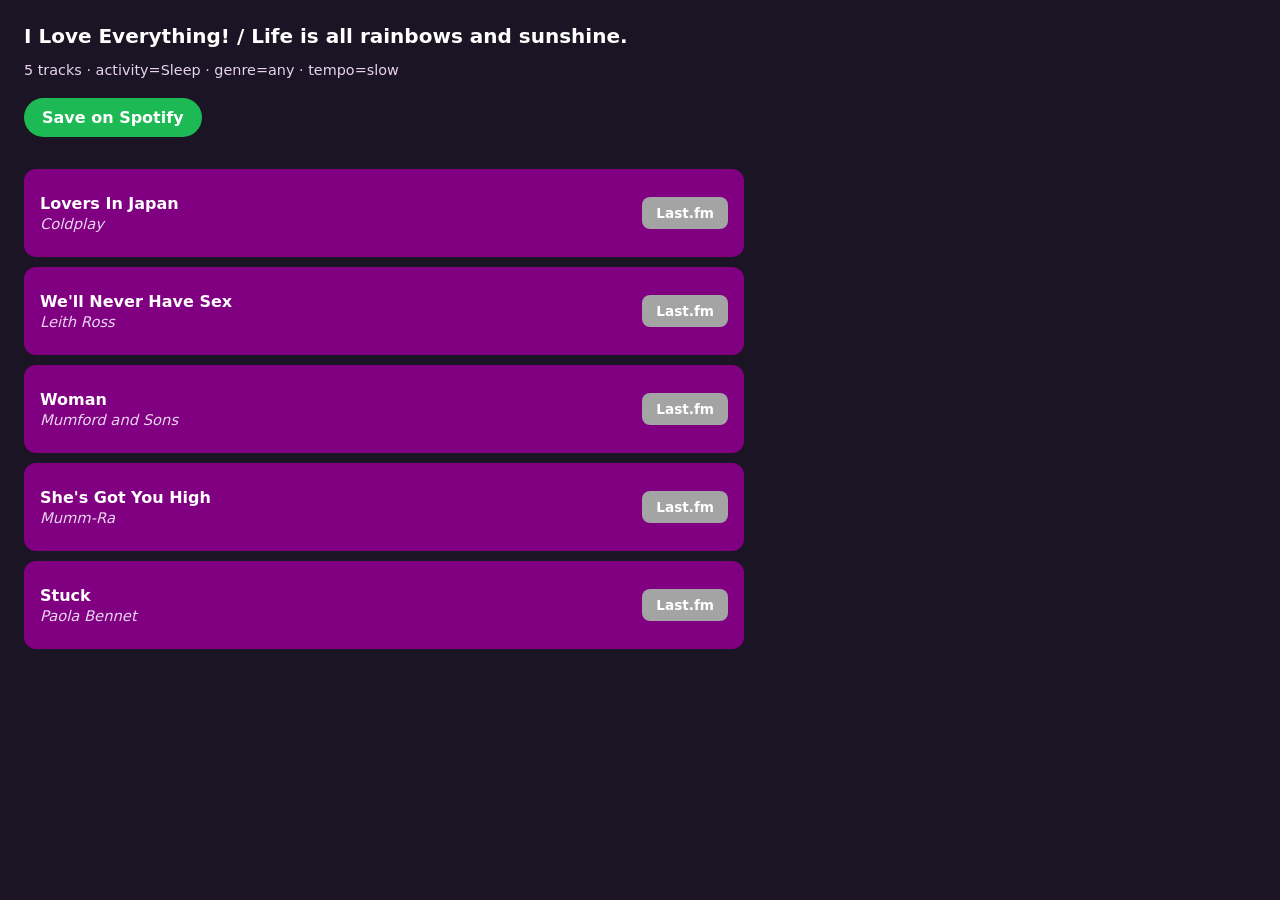
==== commit 7ea5a78c: "App" ====
--- a/data/mood_playlist.html
+++ b/data/mood_playlist.html
@@ -77,7 +77,7 @@
 </head>
 <body>
   <h1>I Love Everything! / Life is all rainbows and sunshine.</h1>
-  <p class="meta">10 tracks · activity=Party · genre=rock · tempo=fast</p>
+  <p class="meta">5 tracks · activity=Sleep · genre=any · tempo=slow</p>
   <p><a class="spotify-save" href="/save">Save on Spotify</a></p>
   <div class="list">
     
@@ -93,6 +93,26 @@
 
                 <article class="track">
                 <div class="info">
+                    <div class="title">We&#x27;ll Never Have Sex</div>
+                    <div class="artist">Leith Ross</div>
+                </div>
+                <div class="actions">
+                    <a href="https://www.last.fm/music/Leith+Ross/_/We%27ll+Never+Have+Sex" target="_blank" rel="noopener">Last.fm</a>
+                </div>
+                </article>
+
+                <article class="track">
+                <div class="info">
+                    <div class="title">Woman</div>
+                    <div class="artist">Mumford and Sons</div>
+                </div>
+                <div class="actions">
+                    <a href="https://www.last.fm/music/Mumford+and+Sons/_/Woman" target="_blank" rel="noopener">Last.fm</a>
+                </div>
+                </article>
+
+                <article class="track">
+                <div class="info">
                     <div class="title">She&#x27;s Got You High</div>
                     <div class="artist">Mumm-Ra</div>
                 </div>
@@ -103,81 +123,11 @@
 
                 <article class="track">
                 <div class="info">
-                    <div class="title">Dance With U</div>
-                    <div class="artist">Staring In Spaces</div>
+                    <div class="title">Stuck</div>
+                    <div class="artist">Paola Bennet</div>
                 </div>
                 <div class="actions">
-                    <a href="https://www.last.fm/music/Staring+In+Spaces/_/Dance+With+U" target="_blank" rel="noopener">Last.fm</a>
-                </div>
-                </article>
-
-                <article class="track">
-                <div class="info">
-                    <div class="title">About You</div>
-                    <div class="artist">The 1975</div>
-                </div>
-                <div class="actions">
-                    <a href="https://www.last.fm/music/The+1975/_/About+You" target="_blank" rel="noopener">Last.fm</a>
-                </div>
-                </article>
-
-                <article class="track">
-                <div class="info">
-                    <div class="title">Turn</div>
-                    <div class="artist">The Wombats</div>
-                </div>
-                <div class="actions">
-                    <a href="https://www.last.fm/music/The+Wombats/_/Turn" target="_blank" rel="noopener">Last.fm</a>
-                </div>
-                </article>
-
-                <article class="track">
-                <div class="info">
-                    <div class="title">If You Wanna</div>
-                    <div class="artist">The Vaccines</div>
-                </div>
-                <div class="actions">
-                    <a href="https://www.last.fm/music/The+Vaccines/_/If+You+Wanna" target="_blank" rel="noopener">Last.fm</a>
-                </div>
-                </article>
-
-                <article class="track">
-                <div class="info">
-                    <div class="title">Kathleen</div>
-                    <div class="artist">Catfish and the Bottlemen</div>
-                </div>
-                <div class="actions">
-                    <a href="https://www.last.fm/music/Catfish+and+the+Bottlemen/_/Kathleen" target="_blank" rel="noopener">Last.fm</a>
-                </div>
-                </article>
-
-                <article class="track">
-                <div class="info">
-                    <div class="title">Naive</div>
-                    <div class="artist">The Kooks</div>
-                </div>
-                <div class="actions">
-                    <a href="https://www.last.fm/music/The+Kooks/_/Naive" target="_blank" rel="noopener">Last.fm</a>
-                </div>
-                </article>
-
-                <article class="track">
-                <div class="info">
-                    <div class="title">Charlemagne</div>
-                    <div class="artist">Blossoms</div>
-                </div>
-                <div class="actions">
-                    <a href="https://www.last.fm/music/Blossoms/_/Charlemagne" target="_blank" rel="noopener">Last.fm</a>
-                </div>
-                </article>
-
-                <article class="track">
-                <div class="info">
-                    <div class="title">What You Know</div>
-                    <div class="artist">Two Door Cinema Club</div>
-                </div>
-                <div class="actions">
-                    <a href="https://www.last.fm/music/Two+Door+Cinema+Club/_/What+You+Know" target="_blank" rel="noopener">Last.fm</a>
+                    <a href="https://www.last.fm/music/Paola+Bennet/_/Stuck" target="_blank" rel="noopener">Last.fm</a>
                 </div>
                 </article>
   </div>
